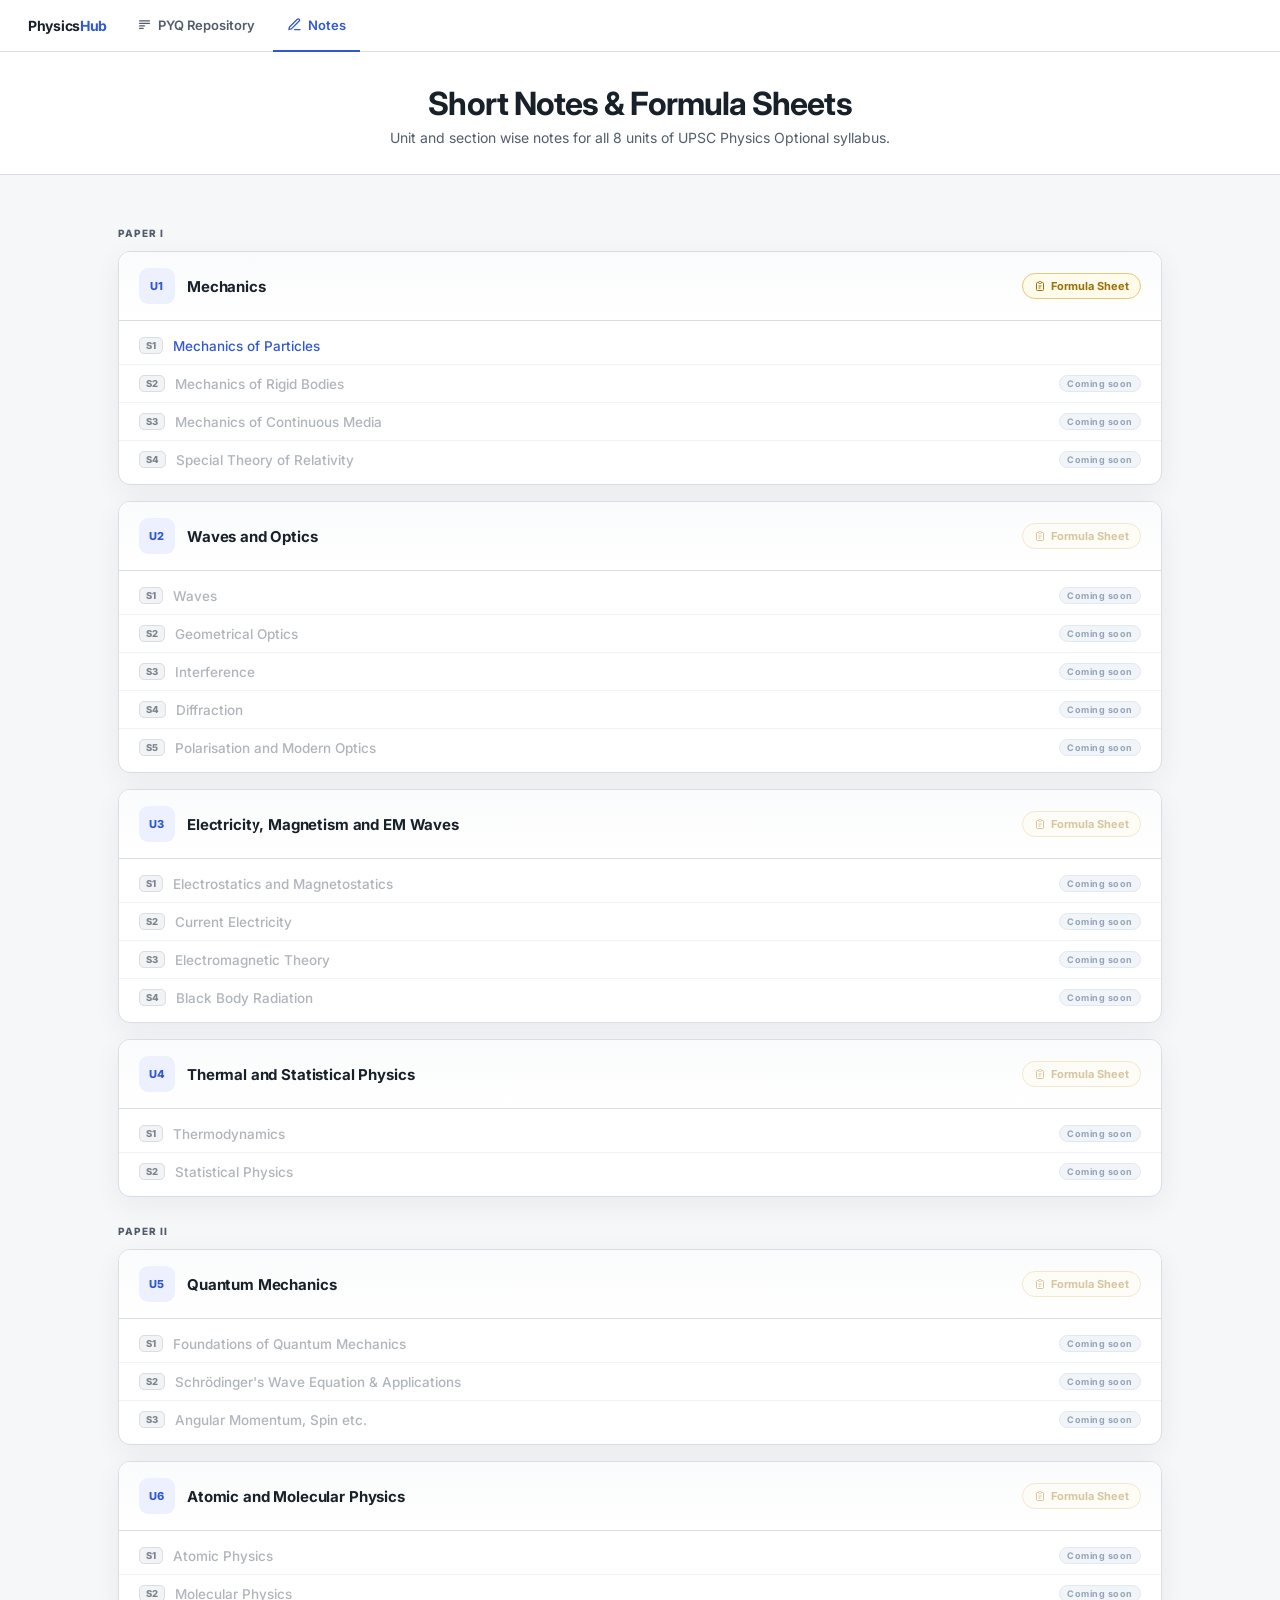
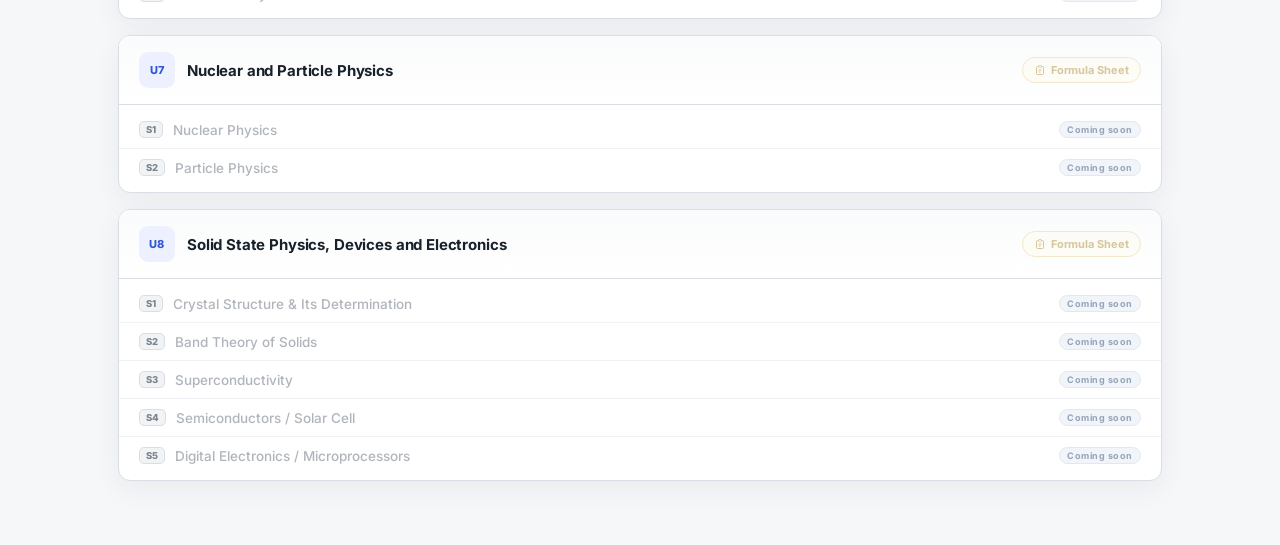
==== notes/index.html @ c7ec4f90 "feat: add interactive notes section with markdown viewer and unit 1 mechanics content" ====
<!doctype html>
<html lang="en">
<head>
  <meta charset="utf-8">
  <meta name="viewport" content="width=device-width, initial-scale=1">
  <meta name="description" content="UPSC Physics Optional — Short Notes and Formula Sheets for all 8 units">
  <title>Physics Notes | PhysicsHub</title>
  <link rel="icon" type="image/jpeg" href="../assets/favicon.jpg">
  <link rel="stylesheet" href="./notes.css">
</head>
<body>

  <!-- ── Site Nav ─────────────────────────────────────────────────────── -->
  <nav class="site-nav" aria-label="Site navigation">
    <a class="site-nav-brand" href="../index.html">Physics<span>Hub</span></a>
    <a class="nav-tab" href="../index.html" id="tabPyq">
      <svg viewBox="0 0 24 24" aria-hidden="true"><path d="M4 6h16M4 10h16M4 14h8M4 18h6"/></svg>
      PYQ Repository
    </a>
    <a class="nav-tab active" href="./index.html" id="tabNotes" aria-current="page">
      <svg viewBox="0 0 24 24" aria-hidden="true"><path d="M12 20h9M16.5 3.5a2.121 2.121 0 0 1 3 3L7 19l-4 1 1-4L16.5 3.5z"/></svg>
      Notes
    </a>
  </nav>

  <!-- ── Page Header ──────────────────────────────────────────────────── -->
  <header class="notes-index-header">
    <h1>Short Notes &amp; Formula Sheets</h1>
    <p>Unit and section wise notes for all 8 units of UPSC Physics Optional syllabus.</p>
  </header>

  <!-- ── Notes Grid (populated by notes-index.js) ─────────────────────── -->
  <main class="notes-grid" id="notesGrid" aria-label="Notes index">
    <!-- Unit cards rendered by JS -->
    <div class="prose-loading">
      <div class="prose-spinner"></div>
      <span>Loading notes index…</span>
    </div>
  </main>

  <script src="./notes-index.js"></script>
</body>
</html>
---- notes/notes.css ----
@import url('https://fonts.googleapis.com/css2?family=Inter:wght@400;500;600;700&family=Source+Serif+4:opsz,wght@8..60,400;8..60,450;8..60,500&display=swap');

/* ─── Design tokens (mirrors main site) ──────────────────────────────────── */
:root {
  --bg:           #f6f7f9;
  --surface:      #fff;
  --surface-2:    #f1f3f5;
  --text:         #18202a;
  --muted:        #525d6b;
  --line:         #d8dee4;
  --accent:       #3157d5;
  --accent-soft:  #edf1ff;
  --shadow:       0 8px 28px rgba(20,30,45,.06);
  --radius:       12px;
  --prose-width:  740px;
}

/* ─── Reset ──────────────────────────────────────────────────────────────── */
*, *::before, *::after { box-sizing: border-box; }
[hidden] { display: none !important; }
html { scroll-behavior: smooth; }
body {
  margin: 0;
  background: var(--bg);
  color: var(--text);
  font-family: Inter, system-ui, -apple-system, Segoe UI, sans-serif;
}

/* ─── Site nav bar (shared with index.html) ──────────────────────────────── */
.site-nav {
  background: var(--surface);
  border-bottom: 1px solid var(--line);
  display: flex;
  align-items: center;
  padding: 0 28px;
  gap: 4px;
  height: 52px;
}
.site-nav-brand {
  font-size: 14px;
  font-weight: 700;
  color: var(--text);
  text-decoration: none;
  letter-spacing: -.02em;
  margin-right: 12px;
  white-space: nowrap;
}
.site-nav-brand span { color: var(--accent); }
.nav-tab {
  display: inline-flex;
  align-items: center;
  gap: 6px;
  height: 52px;
  padding: 0 14px;
  border: none;
  background: transparent;
  color: var(--muted);
  font: inherit;
  font-size: 13px;
  font-weight: 600;
  cursor: pointer;
  text-decoration: none;
  border-bottom: 2px solid transparent;
  transition: color .15s, border-color .15s;
  white-space: nowrap;
}
.nav-tab:hover { color: var(--text); border-bottom-color: var(--line); }
.nav-tab.active { color: var(--accent); border-bottom-color: var(--accent); }
.nav-tab svg { width: 15px; height: 15px; fill: none; stroke: currentColor; stroke-width: 2; stroke-linecap: round; stroke-linejoin: round; }

/* ─── Index page ─────────────────────────────────────────────────────────── */
.notes-index-header {
  background: var(--surface);
  border-bottom: 1px solid var(--line);
  padding: 32px 28px 28px;
  text-align: center;
}
.notes-index-header h1 {
  font-size: clamp(22px, 3vw, 32px);
  letter-spacing: -.03em;
  margin: 0 0 6px;
}
.notes-index-header p {
  color: var(--muted);
  font-size: 14px;
  margin: 0;
}
.paper-label {
  display: block;
  font-size: 10px;
  text-transform: uppercase;
  letter-spacing: .1em;
  font-weight: 800;
  color: var(--muted);
  margin: 28px 0 12px;
}
.notes-grid {
  max-width: 1100px;
  margin: 0 auto;
  padding: 24px 28px 48px;
}
.unit-card {
  background: var(--surface);
  border: 1px solid var(--line);
  border-radius: var(--radius);
  box-shadow: var(--shadow);
  margin-bottom: 16px;
  overflow: hidden;
}
.unit-card-head {
  display: flex;
  align-items: center;
  gap: 12px;
  padding: 16px 20px;
  background: linear-gradient(180deg, #fafbfc, var(--surface));
  border-bottom: 1px solid var(--line);
}
.unit-badge {
  display: inline-flex;
  align-items: center;
  justify-content: center;
  min-width: 36px;
  height: 36px;
  border-radius: 9px;
  background: var(--accent-soft);
  color: var(--accent);
  font-size: 11px;
  font-weight: 800;
  letter-spacing: .02em;
  flex-shrink: 0;
}
.unit-card-head h2 {
  font-size: 15px;
  font-weight: 700;
  letter-spacing: -.01em;
  margin: 0;
  flex: 1;
}
.unit-formula-link {
  display: inline-flex;
  align-items: center;
  gap: 5px;
  padding: 5px 11px;
  border-radius: 999px;
  font-size: 11px;
  font-weight: 700;
  text-decoration: none;
  transition: all .15s;
  white-space: nowrap;
  border: 1px solid #e5c87a;
  background: #fffbea;
  color: #9a6f0a;
}
.unit-formula-link:hover { background: #fef3c0; border-color: #d4a017; color: #7a5500; }
.unit-formula-link svg { width: 12px; height: 12px; fill: none; stroke: currentColor; stroke-width: 2; }
.unit-formula-link.disabled, a.disabled {
  pointer-events: none;
  opacity: .38;
  cursor: default;
}
.unit-sections {
  display: flex;
  flex-direction: column;
  padding: 6px 0;
}
.section-row {
  display: flex;
  align-items: center;
  gap: 10px;
  padding: 10px 20px;
  border-bottom: 1px solid #f0f2f5;
  transition: background .12s;
}
.section-row:last-child { border-bottom: none; }
.section-row:hover:not(.disabled-row) { background: #f8f9fb; }
.section-code-badge {
  font-size: 9.5px;
  font-weight: 800;
  color: #7b848e;
  background: var(--surface-2);
  border: 1px solid var(--line);
  border-radius: 5px;
  padding: 2px 6px;
  flex-shrink: 0;
}
.section-link {
  flex: 1;
  font-size: 13.5px;
  font-weight: 500;
  color: var(--accent);
  text-decoration: none;
  transition: color .12s;
}
.section-link:hover { color: #1e3aaa; text-decoration: underline; }
.section-link.disabled-link {
  pointer-events: none;
  color: var(--muted);
  opacity: .45;
}
.coming-soon-chip {
  font-size: 9px;
  font-weight: 700;
  letter-spacing: .06em;
  color: #94a3b8;
  background: #f1f5f9;
  border: 1px solid #e2e8f0;
  border-radius: 999px;
  padding: 2px 7px;
  white-space: nowrap;
}

/* ─── Viewer page ─────────────────────────────────────────────────────────── */
.viewer-layout {
  max-width: 1100px;
  margin: 0 auto;
  padding: 28px 28px 64px;
  display: grid;
  grid-template-columns: var(--prose-width) 1fr;
  gap: 32px;
  align-items: start;
}
.viewer-main { min-width: 0; }

/* Breadcrumb */
.breadcrumb {
  display: flex;
  align-items: center;
  gap: 6px;
  font-size: 12px;
  color: var(--muted);
  margin-bottom: 20px;
  flex-wrap: wrap;
}
.breadcrumb a { color: var(--accent); text-decoration: none; font-weight: 600; }
.breadcrumb a:hover { text-decoration: underline; }
.breadcrumb-sep { color: #aab0b8; font-size: 11px; }

/* Prose content card */
.prose-card {
  background: var(--surface);
  border: 1px solid var(--line);
  border-radius: var(--radius);
  box-shadow: var(--shadow);
  padding: 36px 44px;
}

/* Prose typography */
.prose {
  font-family: 'Source Serif 4', Georgia, serif;
  font-size: 16px;
  line-height: 1.75;
  color: var(--text);
}
.prose h1 { font-size: 24px; letter-spacing: -.03em; margin: 0 0 4px; line-height: 1.2; }
.prose h2 { font-size: 18px; font-weight: 700; letter-spacing: -.02em; margin: 2em 0 .6em; border-bottom: 1px solid var(--line); padding-bottom: .3em; }
.prose h3 { font-size: 15px; font-weight: 700; margin: 1.5em 0 .4em; }
.prose p  { margin: .3em 0 .85em; }
.prose ul, .prose ol { margin: .4em 0 .85em; padding-left: 1.5em; }
.prose li { margin: .25em 0; }
.prose strong { font-weight: 700; color: #1a2536; }
.prose em { font-style: italic; }
.prose code {
  font-family: 'JetBrains Mono', 'Fira Code', monospace;
  font-size: .87em;
  background: var(--surface-2);
  border: 1px solid var(--line);
  border-radius: 4px;
  padding: .1em .4em;
}
.prose pre { background: #1e2533; border-radius: 9px; padding: 18px 22px; overflow-x: auto; margin: 1em 0 1.2em; }
.prose pre code { background: none; border: none; color: #e2e8f0; font-size: .9em; padding: 0; }
.prose blockquote { margin: 1em 0; padding: .6em 1em; border-left: 3px solid var(--accent); background: var(--accent-soft); border-radius: 0 8px 8px 0; color: #2e4090; font-style: normal; }
.prose hr { border: none; border-top: 1px solid var(--line); margin: 2em 0; }

/* Tables */
.prose table { width: 100%; border-collapse: collapse; margin: 1em 0 1.4em; font-size: 14.5px; font-family: Inter, system-ui, sans-serif; }
.prose th { background: #fafbfc; font-weight: 700; font-size: 11px; text-transform: uppercase; letter-spacing: .06em; color: #7b848e; padding: 9px 14px; border: 1px solid var(--line); text-align: left; }
.prose td { padding: 9px 14px; border: 1px solid var(--line); vertical-align: middle; }
.prose tr:nth-child(even) td { background: #fafbfc; }

/* KaTeX */
.prose .katex-display { overflow-x: auto; padding: .5em 0; margin: .8em 0 1em; }
.prose .katex { font-size: 1.05em; }

/* GitHub-style alert blockquotes */
.prose blockquote.alert-note    { border-left-color: #3b82f6; background: #eff6ff; color: #1e40af; }
.prose blockquote.alert-tip     { border-left-color: #22c55e; background: #f0fdf4; color: #166534; }
.prose blockquote.alert-important { border-left-color: #8b5cf6; background: #f5f3ff; color: #5b21b6; }
.prose blockquote.alert-warning { border-left-color: #f59e0b; background: #fffbeb; color: #92400e; }
.prose blockquote.alert-caution { border-left-color: #ef4444; background: #fef2f2; color: #991b1b; }

/* ─── Right sidebar ─────────────────────────────────────────────────────── */
.viewer-sidebar { position: sticky; top: 24px; }
.sidebar-card {
  background: var(--surface);
  border: 1px solid var(--line);
  border-radius: var(--radius);
  box-shadow: var(--shadow);
  overflow: hidden;
  margin-bottom: 14px;
}
.sidebar-head {
  padding: 11px 14px;
  background: #fafbfc;
  border-bottom: 1px solid var(--line);
  font-size: 10px;
  font-weight: 800;
  text-transform: uppercase;
  letter-spacing: .1em;
  color: var(--muted);
}
.sidebar-body { padding: 12px 14px; }

/* Print button in sidebar */
.print-note-btn {
  display: flex;
  align-items: center;
  justify-content: center;
  gap: 8px;
  width: 100%;
  padding: 10px 16px;
  border: none;
  border-radius: 9px;
  background: var(--accent);
  color: #fff;
  font: inherit;
  font-size: 13px;
  font-weight: 700;
  cursor: pointer;
  box-shadow: 0 3px 10px rgba(49,87,213,.2);
  transition: background .15s, transform .15s, box-shadow .15s;
}
.print-note-btn:hover { background: #2749b8; transform: translateY(-1px); box-shadow: 0 5px 14px rgba(49,87,213,.25); }
.print-note-btn:active { transform: translateY(0); }
.print-note-btn svg { width: 16px; height: 16px; fill: none; stroke: currentColor; stroke-width: 2; stroke-linecap: round; stroke-linejoin: round; }

/* Prev/Next nav */
.nav-prev-next {
  display: flex;
  flex-direction: column;
  gap: 6px;
  padding: 10px 14px;
}
.nav-note-btn {
  display: flex;
  align-items: center;
  gap: 7px;
  padding: 8px 11px;
  border: 1px solid var(--line);
  border-radius: 8px;
  background: #fff;
  color: var(--text);
  font: inherit;
  font-size: 12px;
  font-weight: 600;
  text-decoration: none;
  cursor: pointer;
  transition: all .15s;
}
.nav-note-btn:hover { border-color: var(--accent); color: var(--accent); background: var(--accent-soft); }
.nav-note-btn.disabled { pointer-events: none; opacity: .35; }
.nav-note-btn svg { width: 13px; height: 13px; fill: none; stroke: currentColor; stroke-width: 2.5; flex-shrink: 0; }
.nav-note-label { font-size: 9px; color: var(--muted); display: block; font-weight: 700; text-transform: uppercase; letter-spacing: .07em; margin-bottom: 1px; }

/* Loading / error states */
.prose-loading {
  display: flex;
  flex-direction: column;
  align-items: center;
  justify-content: center;
  gap: 14px;
  min-height: 300px;
  color: var(--muted);
  font-size: 14px;
}
.prose-spinner {
  width: 28px; height: 28px;
  border: 3px solid var(--line);
  border-top-color: var(--accent);
  border-radius: 50%;
  animation: spin .8s linear infinite;
}
@keyframes spin { to { transform: rotate(360deg); } }
.prose-error {
  padding: 24px;
  border: 1px solid #fecaca;
  border-radius: 9px;
  background: #fef2f2;
  color: #991b1b;
  font-size: 13px;
  text-align: center;
}

/* sr-only */
.sr-only { position: absolute; width: 1px; height: 1px; overflow: hidden; clip: rect(0,0,0,0); white-space: nowrap; }

/* ─── Responsive ─────────────────────────────────────────────────────────── */
@media (max-width: 900px) {
  .viewer-layout { grid-template-columns: 1fr; }
  .viewer-sidebar { position: static; }
  .nav-prev-next { flex-direction: row; flex-wrap: wrap; }
  .notes-grid { padding: 16px 14px 40px; }
  .prose-card { padding: 24px 20px; }
}
@media (max-width: 560px) {
  .site-nav { padding: 0 14px; }
  .notes-index-header { padding: 24px 14px 20px; }
  .viewer-layout { padding: 16px 12px 48px; }
  .prose { font-size: 15px; }
}

/* ─── Print styles ─────────────────────────────────────────────────────────
   Goal: print ONLY the prose content + equations on clean A4 paper.
   • Hide all nav, sidebar, breadcrumb, buttons.
   • Add a right margin (blank space + vertical bar separator).
   • Preserve KaTeX equations (they are inline SVG/HTML — print-safe).
   • Auto-set document title via @page.
─────────────────────────────────────────────────────────────────────────── */
@media print {
  @page {
    size: A4;
    /* Top/bottom generous; left normal; right wide for the margin bar */
    margin: 18mm 48mm 18mm 18mm;
  }

  /* Hide everything except the prose card */
  body > *:not(.viewer-layout) { display: none !important; }
  .site-nav,
  .breadcrumb,
  .viewer-sidebar { display: none !important; }
  .viewer-layout {
    display: block !important;
    max-width: 100%;
    padding: 0;
  }
  .prose-card {
    border: none !important;
    box-shadow: none !important;
    padding: 0 !important;
  }

  /* Right margin bar — a thin vertical rule printed in the wide right margin */
  .viewer-main::after {
    content: "";
    position: fixed;
    top: 0;
    bottom: 0;
    right: 14mm;   /* sits inside the 48mm right margin */
    width: 1px;
    background: #bbb;
  }

  /* Prose print tweaks */
  .prose {
    font-size: 11pt;
    line-height: 1.55;
    color: #111;
  }
  .prose h1 { font-size: 17pt; }
  .prose h2 { font-size: 13pt; border-bottom-color: #ccc; }
  .prose h3 { font-size: 11.5pt; }
  .prose table, .prose th, .prose td { border-color: #ccc !important; }
  .prose blockquote { border-left-color: #aaa !important; background: #f8f8f8 !important; color: #333 !important; }
  .prose pre { background: #f4f4f4 !important; }
  .prose pre code { color: #222 !important; }

  /* KaTeX in print: force display math to stay on page */
  .katex-display { page-break-inside: avoid; }

  /* Page break control */
  h2, h3 { page-break-after: avoid; }
  table, blockquote { page-break-inside: avoid; }
}
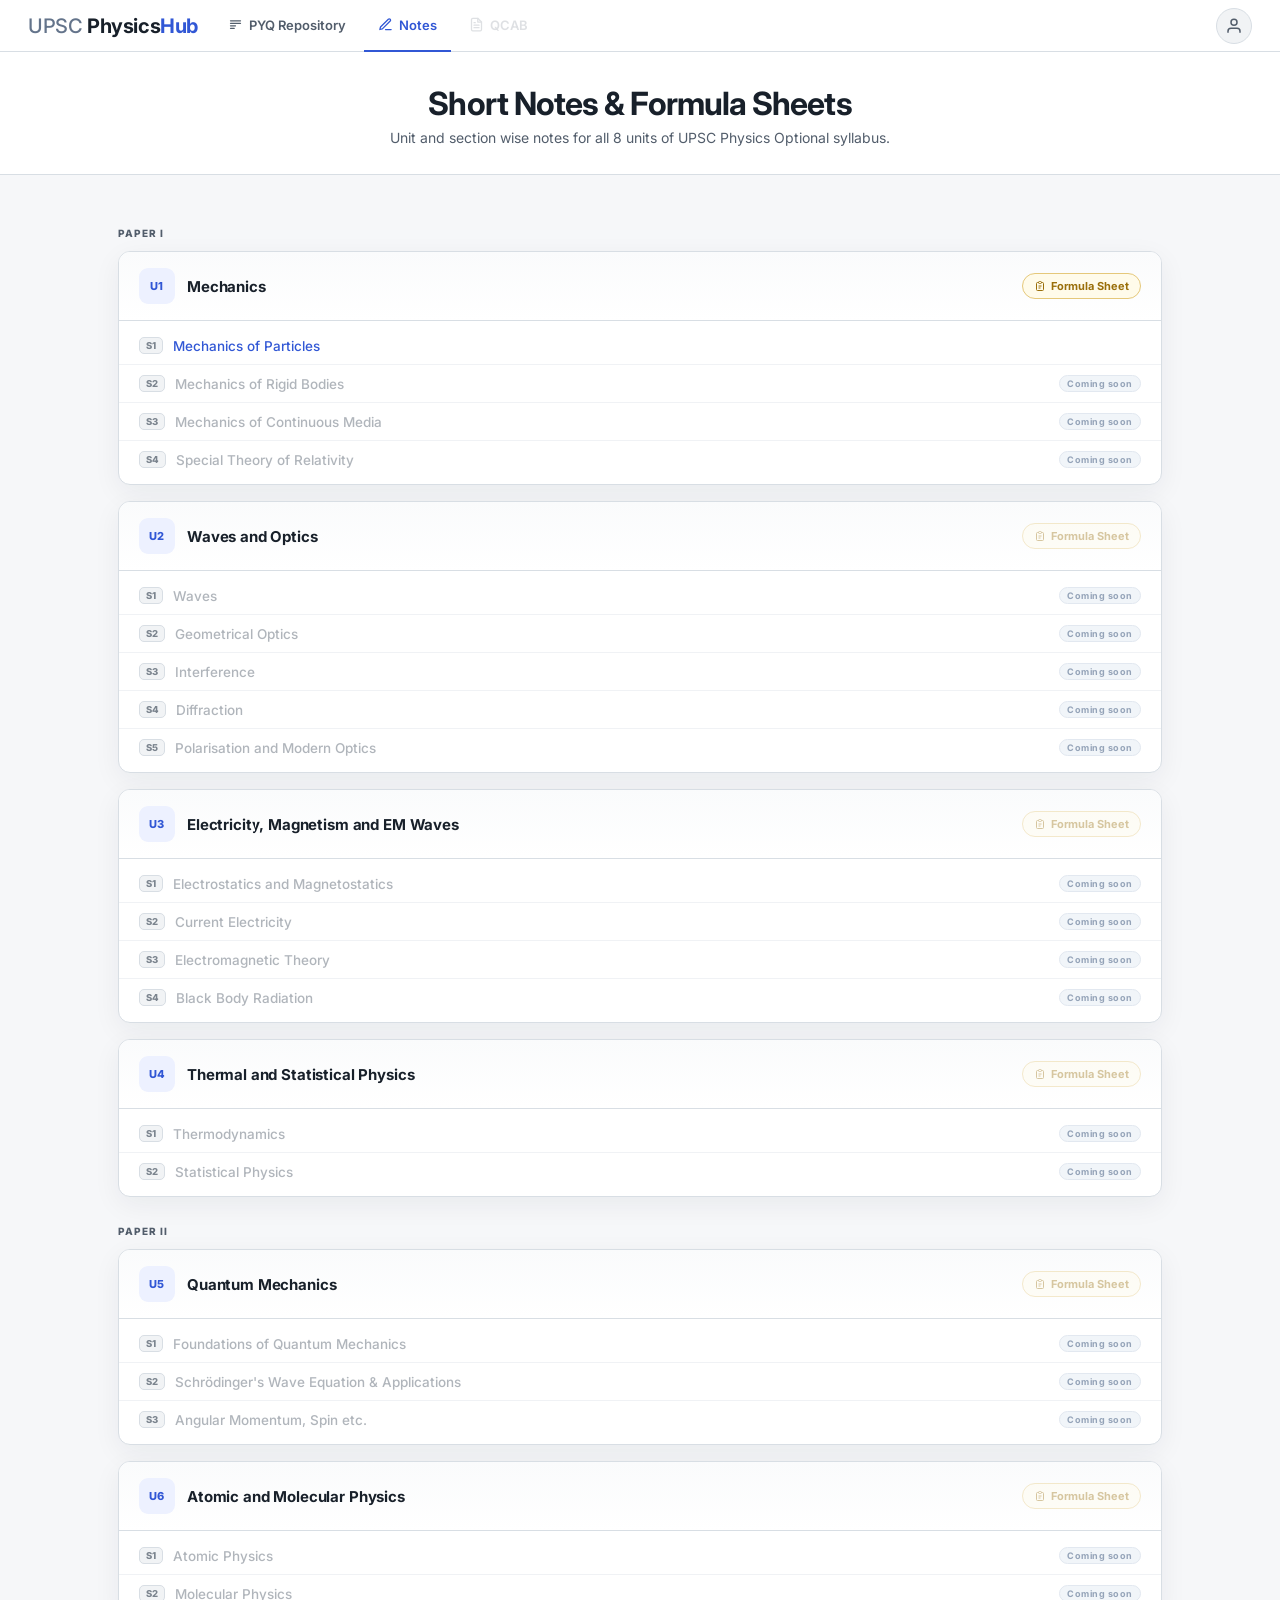
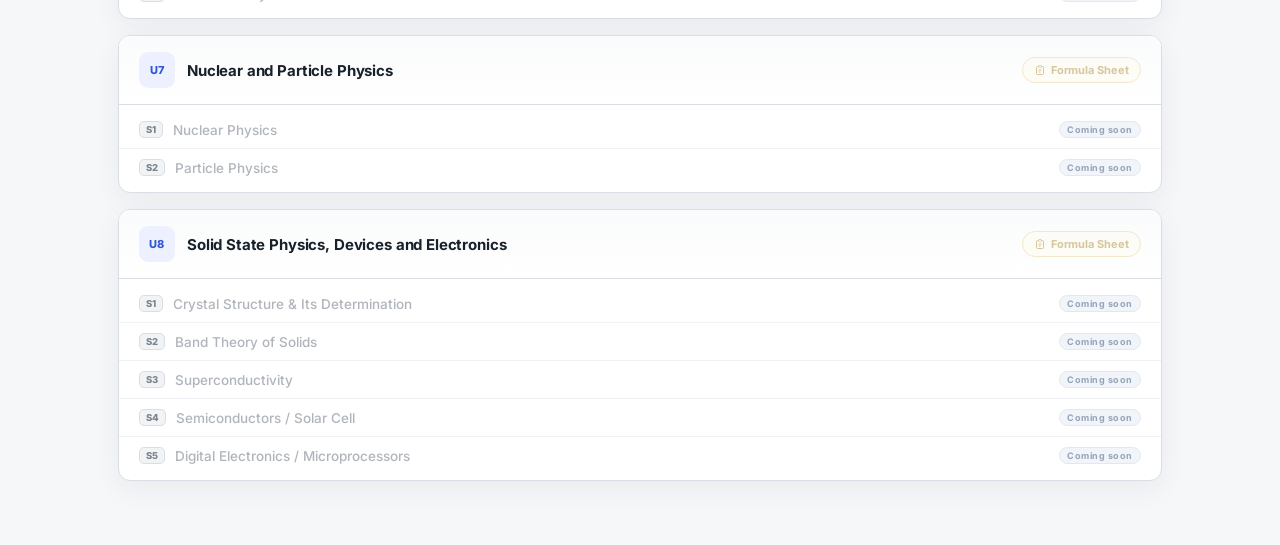
==== commit 92868284: "feat: add notes viewer, progress tracker, stylesheets, and repository processor script" ====
--- a/notes/index.html
+++ b/notes/index.html
@@ -11,17 +11,103 @@
 <body>
 
   <!-- ── Site Nav ─────────────────────────────────────────────────────── -->
+  <!-- ── Site Nav ──────────────────────────────────────────────────────── -->
   <nav class="site-nav" aria-label="Site navigation">
-    <a class="site-nav-brand" href="../index.html">Physics<span>Hub</span></a>
+    <button class="menu-toggle" id="mobileMenuBtn" aria-label="Toggle menu" aria-expanded="false">
+      <svg viewBox="0 0 24 24" aria-hidden="true"><path d="M4 12h16M4 6h16M4 18h16" stroke-linecap="round"/></svg>
+    </button>
+    <a class="site-nav-brand" href="../index.html"><span class="brand-prefix">UPSC </span>Physics<span class="brand-suffix">Hub</span></a>
+    
+    <div class="nav-links" id="navLinks">
+      <div class="nav-links-inner">
+    
     <a class="nav-tab" href="../index.html" id="tabPyq">
       <svg viewBox="0 0 24 24" aria-hidden="true"><path d="M4 6h16M4 10h16M4 14h8M4 18h6"/></svg>
       PYQ Repository
     </a>
+    
     <a class="nav-tab active" href="./index.html" id="tabNotes" aria-current="page">
       <svg viewBox="0 0 24 24" aria-hidden="true"><path d="M12 20h9M16.5 3.5a2.121 2.121 0 0 1 3 3L7 19l-4 1 1-4L16.5 3.5z"/></svg>
       Notes
     </a>
+    
+    <a class="nav-tab disabled" href="#" title="Coming Soon">
+      <svg viewBox="0 0 24 24" aria-hidden="true"><path d="M14 2H6a2 2 0 0 0-2 2v16a2 2 0 0 0 2 2h12a2 2 0 0 0 2-2V8z"></path><polyline points="14 2 14 8 20 8"></polyline><line x1="16" y1="13" x2="8" y2="13"></line><line x1="16" y1="17" x2="8" y2="17"></line><polyline points="10 9 9 9 8 9"></polyline></svg>
+      QCAB
+    </a>
+
+    <!-- User Menu -->
+    <div class="user-menu-container">
+      <button class="user-menu-btn" id="userMenuBtn" aria-expanded="false" aria-label="User menu">
+        <svg viewBox="0 0 24 24" aria-hidden="true"><path d="M20 21v-2a4 4 0 0 0-4-4H8a4 4 0 0 0-4 4v2"></path><circle cx="12" cy="7" r="4"></circle></svg>
+      </button>
+      <div class="user-dropdown" id="userDropdown">
+        <a class="user-dropdown-item" href="../tracker/index.html">
+          <svg viewBox="0 0 24 24" aria-hidden="true"><path d="M3 9l9-7 9 7v11a2 2 0 0 1-2 2H5a2 2 0 0 1-2-2z"></path><polyline points="9 22 9 12 15 12 15 22"></polyline></svg>
+          Tracking Dashboard
+        </a>
+        <a class="user-dropdown-item" href="../index.html#bookmarks">
+          <svg viewBox="0 0 24 24" aria-hidden="true"><path d="M19 21l-7-5-7 5V5a2 2 0 0 1 2-2h10a2 2 0 0 1 2 2z"></path></svg>
+          Bookmarks
+        </a>
+      </div>
+    </div>
+      </div>
+    </div>
   </nav>
+  <div class="nav-overlay" id="navOverlay"></div>
+
+  <script>
+    // User Menu UI logic
+    document.addEventListener('DOMContentLoaded', () => {
+      const btn = document.getElementById('userMenuBtn');
+      const dropdown = document.getElementById('userDropdown');
+      
+      if (btn && dropdown) {
+        btn.addEventListener('click', (e) => {
+          e.stopPropagation();
+          const expanded = btn.getAttribute('aria-expanded') === 'true';
+          btn.setAttribute('aria-expanded', !expanded);
+          dropdown.classList.toggle('show', !expanded);
+        });
+        
+        document.addEventListener('click', (e) => {
+          if (!btn.contains(e.target) && !dropdown.contains(e.target)) {
+            btn.setAttribute('aria-expanded', 'false');
+            dropdown.classList.remove('show');
+          }
+        });
+      }
+
+      // Mobile Menu Toggle
+      const mobileBtn = document.getElementById('mobileMenuBtn');
+      const navOverlay = document.getElementById('navOverlay');
+      if (mobileBtn && navOverlay) {
+        const toggleMenu = () => {
+          const isOpen = document.body.classList.contains('nav-open');
+          document.body.classList.toggle('nav-open', !isOpen);
+          mobileBtn.setAttribute('aria-expanded', !isOpen);
+        };
+        mobileBtn.addEventListener('click', toggleMenu);
+        navOverlay.addEventListener('click', toggleMenu);
+      }
+
+      // Scroll to Top Logic
+      const scrollTopBtn = document.getElementById('scrollTopBtn');
+      if (scrollTopBtn) {
+        window.addEventListener('scroll', () => {
+          if (window.scrollY > 100) {
+            scrollTopBtn.classList.add('show');
+          } else {
+            scrollTopBtn.classList.remove('show');
+          }
+        });
+        scrollTopBtn.addEventListener('click', () => {
+          window.scrollTo({ top: 0, behavior: 'smooth' });
+        });
+      }
+    });
+  </script>
 
   <!-- ── Page Header ──────────────────────────────────────────────────── -->
   <header class="notes-index-header">
@@ -38,6 +124,10 @@
     </div>
   </main>
 
+  <button class="scroll-top-btn" id="scrollTopBtn" aria-label="Scroll to top">
+    <svg viewBox="0 0 24 24"><path d="M18 15l-6-6-6 6"/></svg>
+  </button>
+
   <script src="./notes-index.js"></script>
 </body>
 </html>
--- a/notes/notes.css
+++ b/notes/notes.css
@@ -35,9 +35,10 @@
   padding: 0 28px;
   gap: 4px;
   height: 52px;
+  position: relative;
 }
 .site-nav-brand {
-  font-size: 14px;
+  font-size: 20px;
   font-weight: 700;
   color: var(--text);
   text-decoration: none;
@@ -45,7 +46,8 @@
   margin-right: 12px;
   white-space: nowrap;
 }
-.site-nav-brand span { color: var(--accent); }
+.site-nav-brand .brand-prefix { color: #64748b; font-weight: 500; }
+.site-nav-brand .brand-suffix { color: var(--accent); }
 .nav-tab {
   display: inline-flex;
   align-items: center;
@@ -66,7 +68,32 @@
 }
 .nav-tab:hover { color: var(--text); border-bottom-color: var(--line); }
 .nav-tab.active { color: var(--accent); border-bottom-color: var(--accent); }
+.nav-tab.disabled { color: #aab0b8; cursor: not-allowed; pointer-events: none; }
 .nav-tab svg { width: 15px; height: 15px; fill: none; stroke: currentColor; stroke-width: 2; stroke-linecap: round; stroke-linejoin: round; }
+
+/* User Menu */
+.user-menu-container { margin-left: auto; position: relative; }
+.user-menu-btn {
+  display: inline-flex; align-items: center; justify-content: center;
+  width: 36px; height: 36px; border-radius: 50%; border: 1px solid var(--line);
+  background: var(--surface-2); color: var(--muted); cursor: pointer; transition: all .15s;
+}
+.user-menu-btn:hover, .user-menu-btn[aria-expanded="true"] { background: #e2e8f0; color: var(--text); border-color: #cbd5e1; }
+.user-menu-btn svg { width: 18px; height: 18px; fill: none; stroke: currentColor; stroke-width: 2; }
+.user-dropdown {
+  position: absolute; top: 100%; right: 0; margin-top: 8px; width: 220px;
+  background: var(--surface); border: 1px solid var(--line); border-radius: 8px;
+  box-shadow: var(--shadow); opacity: 0; visibility: hidden;
+  transform: translateY(-10px); transition: opacity .2s, transform .2s, visibility .2s; z-index: 100; padding: 8px 0;
+}
+.user-dropdown.show { opacity: 1; visibility: visible; transform: translateY(0); }
+.user-dropdown-item {
+  display: flex; align-items: center; gap: 10px; width: 100%; padding: 10px 16px;
+  border: none; background: none; text-align: left; font: inherit; font-size: 13px;
+  font-weight: 500; color: var(--text); cursor: pointer; text-decoration: none; transition: background .15s;
+}
+.user-dropdown-item:hover { background: var(--surface-2); }
+.user-dropdown-item svg { width: 16px; height: 16px; color: var(--muted); }
 
 /* ─── Index page ─────────────────────────────────────────────────────────── */
 .notes-index-header {
@@ -232,7 +259,7 @@
   flex-wrap: wrap;
 }
 .breadcrumb a { color: var(--accent); text-decoration: none; font-weight: 600; }
-.breadcrumb a:hover { text-decoration: underline; }
+.breadcrumb a:hover { text-decoration: underline;  }
 .breadcrumb-sep { color: #aab0b8; font-size: 11px; }
 
 /* Prose content card */
@@ -471,3 +498,99 @@
   h2, h3 { page-break-after: avoid; }
   table, blockquote { page-break-inside: avoid; }
 }
+
+/* ─── Responsive Nav (Hamburger) ─────────────────────────────────────────── */
+.menu-toggle {
+  display: none;
+  background: transparent;
+  border: none;
+  padding: 8px;
+  margin-left: -8px;
+  margin-right: 8px;
+  cursor: pointer;
+  color: var(--text);
+}
+.menu-toggle svg { width: 24px; height: 24px; stroke: currentColor; stroke-width: 2; fill: none; }
+.nav-overlay {
+  display: none;
+  position: fixed; top: 0; left: 0; right: 0; bottom: 0;
+  background: rgba(0,0,0,0.5); z-index: 900;
+  opacity: 0; transition: opacity 0.3s;
+}
+
+@media (min-width: 769px) {
+  .nav-links { display: flex; flex: 1; justify-content: flex-start; align-items: center; }
+  .nav-links-inner { display: flex; flex: 1; align-items: center; gap: 4px; }
+}
+
+/* ─── Mobile Responsiveness ──────────────────────────────────────────────── */
+@media (max-width: 768px) {
+  .viewer-layout {
+    grid-template-columns: 1fr;
+    padding: 16px 14px 40px;
+  }
+  .viewer-sidebar {
+    position: static;
+    margin-top: 24px;
+    padding-left: 0;
+    border-left: none;
+    border-top: 1px solid var(--line);
+    padding-top: 24px;
+  }
+  .prose-card {
+    padding: 24px 20px;
+  }
+  .breadcrumb {
+    padding: 12px 20px;
+    font-size: 11px;
+  }
+  
+  .menu-toggle { display: block; }
+  .site-nav { padding: 0 16px; justify-content: flex-start; position: relative; }
+  .site-nav-brand { position: absolute; left: 50%; transform: translateX(-50%); margin: 0; padding: 0; }
+  .nav-links {
+    position: fixed; top: 0; left: 0; bottom: 0; width: 260px;
+    background: var(--surface); z-index: 1000;
+    box-shadow: 2px 0 12px rgba(0,0,0,0.1);
+    transform: translateX(-100%); transition: transform 0.3s ease;
+    display: flex; flex-direction: column;
+  }
+  .nav-links-inner {
+    display: flex; flex-direction: column; height: 100%;
+    padding: 24px 16px; gap: 8px;
+  }
+  .nav-tab {
+    height: 44px; justify-content: flex-start; border-bottom: none;
+    border-radius: 8px; padding: 0 12px;
+  }
+  .nav-tab.active { background: var(--surface-2); border: none; }
+  
+  .user-menu-container {
+    margin: auto 0 0 0;
+    width: 100%; border-top: 1px solid var(--line);
+    padding-top: 16px;
+  }
+  .user-dropdown {
+    position: static; box-shadow: none; border: none; width: 100%;
+    opacity: 1; visibility: visible; transform: none; padding: 0; margin-top: 12px;
+  }
+  .user-menu-btn { display: none; }
+  
+  body.nav-open { overflow: hidden; }
+  body.nav-open .nav-links { transform: translateX(0); }
+  body.nav-open .nav-overlay { display: block; opacity: 1; }
+}
+
+/* ─── Scroll to Top Button ───────────────────────────────────────────────── */
+.scroll-top-btn {
+  position: fixed; bottom: 24px; right: 24px;
+  width: 44px; height: 44px; border-radius: 50%;
+  background: var(--accent, #3157d5); color: #fff;
+  border: none; box-shadow: 0 4px 12px rgba(49,87,213,0.3);
+  cursor: pointer; display: flex; align-items: center; justify-content: center;
+  opacity: 0; visibility: hidden; transform: translateY(10px);
+  transition: all 0.3s ease; z-index: 900;
+}
+.scroll-top-btn.show { opacity: 1; visibility: visible; transform: translateY(0); }
+.scroll-top-btn:hover { background: #2749b8; transform: translateY(-2px); box-shadow: 0 6px 16px rgba(49,87,213,0.4); }
+.scroll-top-btn svg { width: 20px; height: 20px; fill: none; stroke: currentColor; stroke-width: 2.5; stroke-linecap: round; stroke-linejoin: round; }
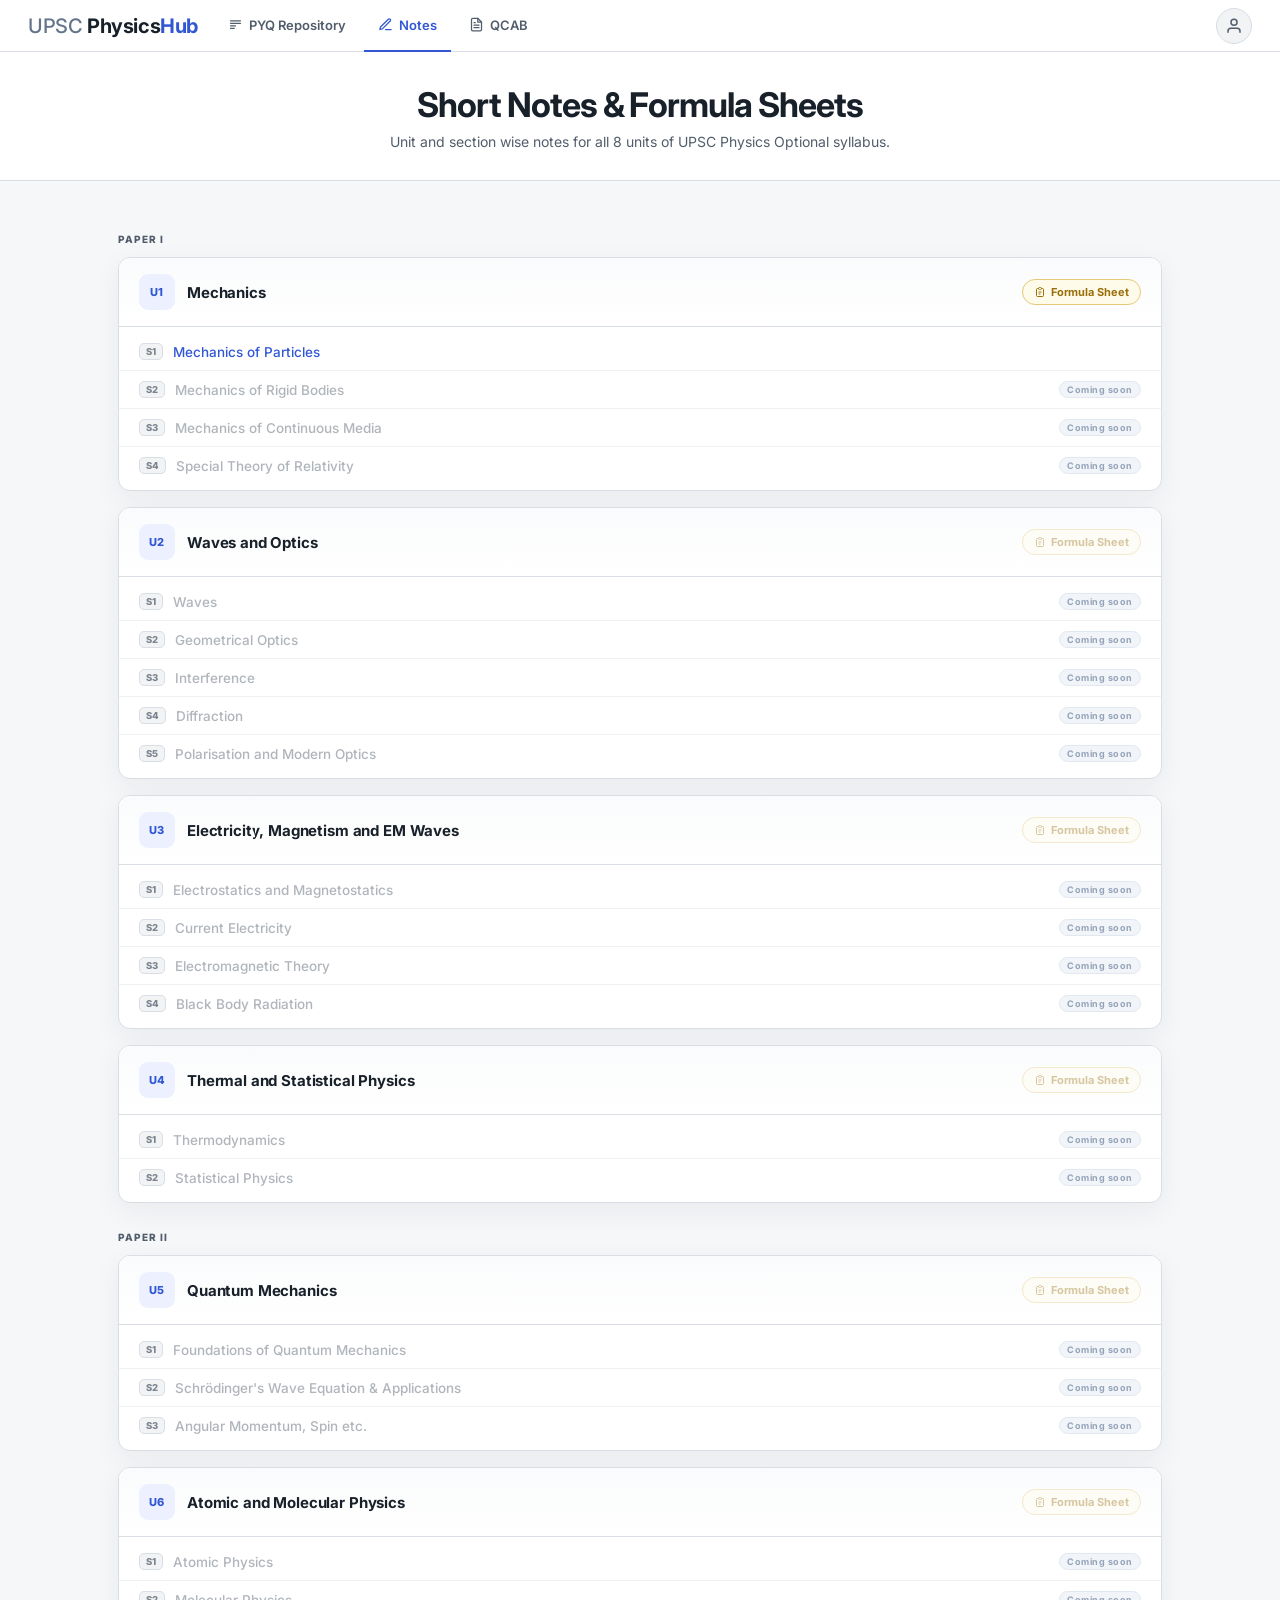
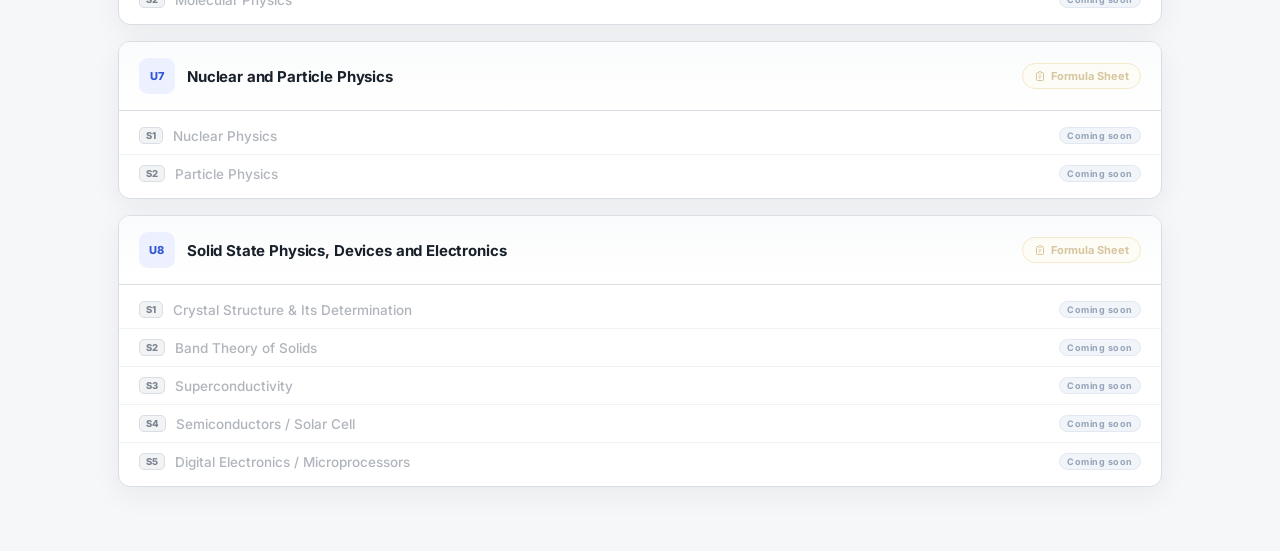
==== commit 1c1257be: "Implemented QCAB Genration feature" ====
--- a/notes/index.html
+++ b/notes/index.html
@@ -6,6 +6,7 @@
   <meta name="description" content="UPSC Physics Optional — Short Notes and Formula Sheets for all 8 units">
   <title>Physics Notes | PhysicsHub</title>
   <link rel="icon" type="image/jpeg" href="../assets/favicon.jpg">
+  <link rel="stylesheet" href="../assets/site.css">
   <link rel="stylesheet" href="./notes.css">
 </head>
 <body>
@@ -31,7 +32,7 @@
       Notes
     </a>
     
-    <a class="nav-tab disabled" href="#" title="Coming Soon">
+    <a class="nav-tab" href="../qcab/index.html" id="tabQcab">
       <svg viewBox="0 0 24 24" aria-hidden="true"><path d="M14 2H6a2 2 0 0 0-2 2v16a2 2 0 0 0 2 2h12a2 2 0 0 0 2-2V8z"></path><polyline points="14 2 14 8 20 8"></polyline><line x1="16" y1="13" x2="8" y2="13"></line><line x1="16" y1="17" x2="8" y2="17"></line><polyline points="10 9 9 9 8 9"></polyline></svg>
       QCAB
     </a>
@@ -46,7 +47,7 @@
           <svg viewBox="0 0 24 24" aria-hidden="true"><path d="M3 9l9-7 9 7v11a2 2 0 0 1-2 2H5a2 2 0 0 1-2-2z"></path><polyline points="9 22 9 12 15 12 15 22"></polyline></svg>
           Tracking Dashboard
         </a>
-        <a class="user-dropdown-item" href="../index.html#bookmarks">
+        <a class="user-dropdown-item" href="../index.html?bookmarks=1">
           <svg viewBox="0 0 24 24" aria-hidden="true"><path d="M19 21l-7-5-7 5V5a2 2 0 0 1 2-2h10a2 2 0 0 1 2 2z"></path></svg>
           Bookmarks
         </a>
@@ -56,64 +57,15 @@
     </div>
   </nav>
   <div class="nav-overlay" id="navOverlay"></div>
+  <script src="../assets/js/site.js"></script>
 
-  <script>
-    // User Menu UI logic
-    document.addEventListener('DOMContentLoaded', () => {
-      const btn = document.getElementById('userMenuBtn');
-      const dropdown = document.getElementById('userDropdown');
-      
-      if (btn && dropdown) {
-        btn.addEventListener('click', (e) => {
-          e.stopPropagation();
-          const expanded = btn.getAttribute('aria-expanded') === 'true';
-          btn.setAttribute('aria-expanded', !expanded);
-          dropdown.classList.toggle('show', !expanded);
-        });
-        
-        document.addEventListener('click', (e) => {
-          if (!btn.contains(e.target) && !dropdown.contains(e.target)) {
-            btn.setAttribute('aria-expanded', 'false');
-            dropdown.classList.remove('show');
-          }
-        });
-      }
 
-      // Mobile Menu Toggle
-      const mobileBtn = document.getElementById('mobileMenuBtn');
-      const navOverlay = document.getElementById('navOverlay');
-      if (mobileBtn && navOverlay) {
-        const toggleMenu = () => {
-          const isOpen = document.body.classList.contains('nav-open');
-          document.body.classList.toggle('nav-open', !isOpen);
-          mobileBtn.setAttribute('aria-expanded', !isOpen);
-        };
-        mobileBtn.addEventListener('click', toggleMenu);
-        navOverlay.addEventListener('click', toggleMenu);
-      }
-
-      // Scroll to Top Logic
-      const scrollTopBtn = document.getElementById('scrollTopBtn');
-      if (scrollTopBtn) {
-        window.addEventListener('scroll', () => {
-          if (window.scrollY > 100) {
-            scrollTopBtn.classList.add('show');
-          } else {
-            scrollTopBtn.classList.remove('show');
-          }
-        });
-        scrollTopBtn.addEventListener('click', () => {
-          window.scrollTo({ top: 0, behavior: 'smooth' });
-        });
-      }
-    });
-  </script>
 
   <!-- ── Page Header ──────────────────────────────────────────────────── -->
-  <header class="notes-index-header">
+  <header class="page-header"><div class="page-header-inner">
     <h1>Short Notes &amp; Formula Sheets</h1>
     <p>Unit and section wise notes for all 8 units of UPSC Physics Optional syllabus.</p>
-  </header>
+  </div></header>
 
   <!-- ── Notes Grid (populated by notes-index.js) ─────────────────────── -->
   <main class="notes-grid" id="notesGrid" aria-label="Notes index">
--- a/assets/site.css
+++ b/assets/site.css
@@ -0,0 +1,25 @@
+@import url('https://fonts.googleapis.com/css2?family=Inter:wght@400;500;600;700&family=Source+Serif+4:opsz,wght@8..60,450;8..60,500&display=swap');
+:root{--bg:#f6f7f9;--surface:#fff;--surface-2:#f1f3f5;--text:#18202a;--muted:#525d6b;--line:#d8dee4;--accent:#3157d5;--accent-soft:#edf1ff;--shadow:0 8px 28px rgba(20,30,45,.06);--radius:12px}
+*,*::before,*::after{box-sizing:border-box}[hidden]{display:none!important}html{scroll-behavior:smooth}body{margin:0;background:var(--bg);color:var(--text);font-family:Inter,system-ui,-apple-system,Segoe UI,sans-serif}
+/* PhysicsHub shared site shell — navigation, page headers and global utility UI. */
+.site-nav{background:var(--surface,#fff);border-bottom:1px solid var(--line,#d8dee4);display:flex;align-items:center;padding:0 28px;gap:4px;height:52px;position:relative;z-index:1100}
+.site-nav-brand{font-size:20px;font-weight:700;color:var(--text,#18202a);text-decoration:none;letter-spacing:-.02em;margin-right:12px;white-space:nowrap}
+.site-nav-brand .brand-prefix{color:#64748b;font-weight:500}.site-nav-brand .brand-suffix{color:var(--accent,#3157d5)}
+.nav-links{display:flex;flex:1;justify-content:flex-start;align-items:center}.nav-links-inner{display:flex;flex:1;align-items:center;gap:4px}
+.nav-tab{display:inline-flex;align-items:center;gap:6px;height:52px;padding:0 14px;border:none;background:transparent;color:var(--muted,#525d6b);font:inherit;font-size:13px;font-weight:600;cursor:pointer;text-decoration:none;border-bottom:2px solid transparent;transition:color .15s,border-color .15s;white-space:nowrap}
+.nav-tab:hover{color:var(--text,#18202a);border-bottom-color:var(--line,#d8dee4)}
+.nav-tab.active{color:var(--accent,#3157d5);border-bottom-color:var(--accent,#3157d5)}
+.nav-tab.disabled,.nav-tab[aria-disabled="true"]{color:#aab0b8;cursor:not-allowed;pointer-events:none}
+.nav-tab svg{width:15px;height:15px;fill:none;stroke:currentColor;stroke-width:2;stroke-linecap:round;stroke-linejoin:round}
+.user-menu-container{margin-left:auto;position:relative}.user-menu-btn{display:inline-flex;align-items:center;justify-content:center;width:36px;height:36px;border-radius:50%;border:1px solid var(--line,#d8dee4);background:var(--surface-2,#f1f3f5);color:var(--muted,#525d6b);cursor:pointer;transition:all .15s}
+.user-menu-btn:hover,.user-menu-btn[aria-expanded="true"]{background:#e2e8f0;color:var(--text,#18202a);border-color:#cbd5e1}.user-menu-btn svg{width:18px;height:18px;fill:none;stroke:currentColor;stroke-width:2}
+.user-dropdown{position:absolute;top:100%;right:0;margin-top:8px;width:220px;background:var(--surface,#fff);border:1px solid var(--line,#d8dee4);border-radius:8px;box-shadow:var(--shadow,0 8px 28px rgba(20,30,45,.06));opacity:0;visibility:hidden;transform:translateY(-10px);transition:opacity .2s,transform .2s,visibility .2s;z-index:1200;padding:8px 0}
+.user-dropdown.show{opacity:1;visibility:visible;transform:translateY(0)}.user-dropdown-item{display:flex;align-items:center;gap:10px;width:100%;padding:10px 16px;border:none;background:none;text-align:left;font:inherit;font-size:13px;font-weight:500;color:var(--text,#18202a);cursor:pointer;text-decoration:none;transition:background .15s}
+.user-dropdown-item:hover{background:var(--surface-2,#f1f3f5)}.user-dropdown-item svg{width:16px;height:16px;color:var(--muted,#525d6b)}
+.page-header{background:var(--surface,#fff);border-bottom:1px solid var(--line,#d8dee4);padding:34px 28px 28px;text-align:center}.page-header-inner{max-width:1280px;margin:auto}
+.page-header h1{font-size:clamp(24px,3vw,34px);line-height:1.1;margin:0 0 8px;letter-spacing:-.03em}.page-header p{margin:0;color:var(--muted,#525d6b);font-size:14px;line-height:1.5}
+.menu-toggle{display:none;background:transparent;border:none;padding:8px;margin-left:-8px;margin-right:8px;cursor:pointer;color:var(--text,#18202a)}.menu-toggle svg{width:24px;height:24px;stroke:currentColor;stroke-width:2;fill:none}
+.nav-overlay{display:none;position:fixed;inset:0;background:rgba(0,0,0,.5);z-index:1050;opacity:0;transition:opacity .3s}
+.scroll-top-btn{position:fixed;bottom:24px;right:24px;width:44px;height:44px;border-radius:50%;background:var(--accent,#3157d5);color:#fff;border:none;box-shadow:0 4px 12px rgba(49,87,213,.3);cursor:pointer;display:flex;align-items:center;justify-content:center;opacity:0;visibility:hidden;transform:translateY(10px);transition:all .3s ease;z-index:900}
+.scroll-top-btn.show{opacity:1;visibility:visible;transform:translateY(0)}.scroll-top-btn:hover{background:#2749b8;transform:translateY(-2px);box-shadow:0 6px 16px rgba(49,87,213,.4)}.scroll-top-btn svg{width:20px;height:20px;fill:none;stroke:currentColor;stroke-width:2.5;stroke-linecap:round;stroke-linejoin:round}
+@media(max-width:768px){.menu-toggle{display:block}.site-nav{padding:0 16px;justify-content:flex-start}.site-nav-brand{position:absolute;left:50%;transform:translateX(-50%);margin:0;padding:0}.nav-links{position:fixed;top:0;left:0;bottom:0;width:260px;background:var(--surface,#fff);z-index:1100;box-shadow:2px 0 12px rgba(0,0,0,.1);transform:translateX(-100%);transition:transform .3s ease;display:flex;flex-direction:column}.nav-links-inner{display:flex;flex-direction:column;height:100%;padding:24px 16px;gap:8px}.nav-tab{height:44px;justify-content:flex-start;border-bottom:none;border-radius:8px;padding:0 12px}.nav-tab.active{background:var(--surface-2,#f1f3f5);border:none}.user-menu-container{margin:auto 0 0;width:100%;border-top:1px solid var(--line,#d8dee4);padding-top:16px}.user-dropdown{position:static;box-shadow:none;border:none;width:100%;opacity:1;visibility:visible;transform:none;padding:0;margin-top:12px}.user-menu-btn{display:none}body.nav-open{overflow:hidden}body.nav-open .nav-links{transform:translateX(0)}body.nav-open .nav-overlay{display:block;opacity:1}.page-header{padding:28px 16px 24px}.page-header h1{font-size:clamp(22px,6vw,30px)}}
--- a/notes/notes.css
+++ b/notes/notes.css
@@ -1,117 +1,7 @@
-@import url('https://fonts.googleapis.com/css2?family=Inter:wght@400;500;600;700&family=Source+Serif+4:opsz,wght@8..60,400;8..60,450;8..60,500&display=swap');
-
-/* ─── Design tokens (mirrors main site) ──────────────────────────────────── */
-:root {
-  --bg:           #f6f7f9;
-  --surface:      #fff;
-  --surface-2:    #f1f3f5;
-  --text:         #18202a;
-  --muted:        #525d6b;
-  --line:         #d8dee4;
-  --accent:       #3157d5;
-  --accent-soft:  #edf1ff;
-  --shadow:       0 8px 28px rgba(20,30,45,.06);
-  --radius:       12px;
-  --prose-width:  740px;
-}
-
-/* ─── Reset ──────────────────────────────────────────────────────────────── */
-*, *::before, *::after { box-sizing: border-box; }
-[hidden] { display: none !important; }
-html { scroll-behavior: smooth; }
-body {
-  margin: 0;
-  background: var(--bg);
-  color: var(--text);
-  font-family: Inter, system-ui, -apple-system, Segoe UI, sans-serif;
-}
-
-/* ─── Site nav bar (shared with index.html) ──────────────────────────────── */
-.site-nav {
-  background: var(--surface);
-  border-bottom: 1px solid var(--line);
-  display: flex;
-  align-items: center;
-  padding: 0 28px;
-  gap: 4px;
-  height: 52px;
-  position: relative;
-}
-.site-nav-brand {
-  font-size: 20px;
-  font-weight: 700;
-  color: var(--text);
-  text-decoration: none;
-  letter-spacing: -.02em;
-  margin-right: 12px;
-  white-space: nowrap;
-}
-.site-nav-brand .brand-prefix { color: #64748b; font-weight: 500; }
-.site-nav-brand .brand-suffix { color: var(--accent); }
-.nav-tab {
-  display: inline-flex;
-  align-items: center;
-  gap: 6px;
-  height: 52px;
-  padding: 0 14px;
-  border: none;
-  background: transparent;
-  color: var(--muted);
-  font: inherit;
-  font-size: 13px;
-  font-weight: 600;
-  cursor: pointer;
-  text-decoration: none;
-  border-bottom: 2px solid transparent;
-  transition: color .15s, border-color .15s;
-  white-space: nowrap;
-}
-.nav-tab:hover { color: var(--text); border-bottom-color: var(--line); }
-.nav-tab.active { color: var(--accent); border-bottom-color: var(--accent); }
-.nav-tab.disabled { color: #aab0b8; cursor: not-allowed; pointer-events: none; }
-.nav-tab svg { width: 15px; height: 15px; fill: none; stroke: currentColor; stroke-width: 2; stroke-linecap: round; stroke-linejoin: round; }
-
-/* User Menu */
-.user-menu-container { margin-left: auto; position: relative; }
-.user-menu-btn {
-  display: inline-flex; align-items: center; justify-content: center;
-  width: 36px; height: 36px; border-radius: 50%; border: 1px solid var(--line);
-  background: var(--surface-2); color: var(--muted); cursor: pointer; transition: all .15s;
-}
-.user-menu-btn:hover, .user-menu-btn[aria-expanded="true"] { background: #e2e8f0; color: var(--text); border-color: #cbd5e1; }
-.user-menu-btn svg { width: 18px; height: 18px; fill: none; stroke: currentColor; stroke-width: 2; }
-.user-dropdown {
-  position: absolute; top: 100%; right: 0; margin-top: 8px; width: 220px;
-  background: var(--surface); border: 1px solid var(--line); border-radius: 8px;
-  box-shadow: var(--shadow); opacity: 0; visibility: hidden;
-  transform: translateY(-10px); transition: opacity .2s, transform .2s, visibility .2s; z-index: 100; padding: 8px 0;
-}
-.user-dropdown.show { opacity: 1; visibility: visible; transform: translateY(0); }
-.user-dropdown-item {
-  display: flex; align-items: center; gap: 10px; width: 100%; padding: 10px 16px;
-  border: none; background: none; text-align: left; font: inherit; font-size: 13px;
-  font-weight: 500; color: var(--text); cursor: pointer; text-decoration: none; transition: background .15s;
-}
-.user-dropdown-item:hover { background: var(--surface-2); }
-.user-dropdown-item svg { width: 16px; height: 16px; color: var(--muted); }
+:root { --prose-width: 740px; }
+
 
 /* ─── Index page ─────────────────────────────────────────────────────────── */
-.notes-index-header {
-  background: var(--surface);
-  border-bottom: 1px solid var(--line);
-  padding: 32px 28px 28px;
-  text-align: center;
-}
-.notes-index-header h1 {
-  font-size: clamp(22px, 3vw, 32px);
-  letter-spacing: -.03em;
-  margin: 0 0 6px;
-}
-.notes-index-header p {
-  color: var(--muted);
-  font-size: 14px;
-  margin: 0;
-}
 .paper-label {
   display: block;
   font-size: 10px;
@@ -430,8 +320,6 @@
   .prose-card { padding: 24px 20px; }
 }
 @media (max-width: 560px) {
-  .site-nav { padding: 0 14px; }
-  .notes-index-header { padding: 24px 14px 20px; }
   .viewer-layout { padding: 16px 12px 48px; }
   .prose { font-size: 15px; }
 }
@@ -498,99 +386,3 @@
   h2, h3 { page-break-after: avoid; }
   table, blockquote { page-break-inside: avoid; }
 }
-
-/* ─── Responsive Nav (Hamburger) ─────────────────────────────────────────── */
-.menu-toggle {
-  display: none;
-  background: transparent;
-  border: none;
-  padding: 8px;
-  margin-left: -8px;
-  margin-right: 8px;
-  cursor: pointer;
-  color: var(--text);
-}
-.menu-toggle svg { width: 24px; height: 24px; stroke: currentColor; stroke-width: 2; fill: none; }
-.nav-overlay {
-  display: none;
-  position: fixed; top: 0; left: 0; right: 0; bottom: 0;
-  background: rgba(0,0,0,0.5); z-index: 900;
-  opacity: 0; transition: opacity 0.3s;
-}
-
-@media (min-width: 769px) {
-  .nav-links { display: flex; flex: 1; justify-content: flex-start; align-items: center; }
-  .nav-links-inner { display: flex; flex: 1; align-items: center; gap: 4px; }
-}
-
-/* ─── Mobile Responsiveness ──────────────────────────────────────────────── */
-@media (max-width: 768px) {
-  .viewer-layout {
-    grid-template-columns: 1fr;
-    padding: 16px 14px 40px;
-  }
-  .viewer-sidebar {
-    position: static;
-    margin-top: 24px;
-    padding-left: 0;
-    border-left: none;
-    border-top: 1px solid var(--line);
-    padding-top: 24px;
-  }
-  .prose-card {
-    padding: 24px 20px;
-  }
-  .breadcrumb {
-    padding: 12px 20px;
-    font-size: 11px;
-  }
-  
-  .menu-toggle { display: block; }
-  .site-nav { padding: 0 16px; justify-content: flex-start; position: relative; }
-  .site-nav-brand { position: absolute; left: 50%; transform: translateX(-50%); margin: 0; padding: 0; }
-  .nav-links {
-    position: fixed; top: 0; left: 0; bottom: 0; width: 260px;
-    background: var(--surface); z-index: 1000;
-    box-shadow: 2px 0 12px rgba(0,0,0,0.1);
-    transform: translateX(-100%); transition: transform 0.3s ease;
-    display: flex; flex-direction: column;
-  }
-  .nav-links-inner {
-    display: flex; flex-direction: column; height: 100%;
-    padding: 24px 16px; gap: 8px;
-  }
-  .nav-tab {
-    height: 44px; justify-content: flex-start; border-bottom: none;
-    border-radius: 8px; padding: 0 12px;
-  }
-  .nav-tab.active { background: var(--surface-2); border: none; }
-  
-  .user-menu-container {
-    margin: auto 0 0 0;
-    width: 100%; border-top: 1px solid var(--line);
-    padding-top: 16px;
-  }
-  .user-dropdown {
-    position: static; box-shadow: none; border: none; width: 100%;
-    opacity: 1; visibility: visible; transform: none; padding: 0; margin-top: 12px;
-  }
-  .user-menu-btn { display: none; }
-  
-  body.nav-open { overflow: hidden; }
-  body.nav-open .nav-links { transform: translateX(0); }
-  body.nav-open .nav-overlay { display: block; opacity: 1; }
-}
-
-/* ─── Scroll to Top Button ───────────────────────────────────────────────── */
-.scroll-top-btn {
-  position: fixed; bottom: 24px; right: 24px;
-  width: 44px; height: 44px; border-radius: 50%;
-  background: var(--accent, #3157d5); color: #fff;
-  border: none; box-shadow: 0 4px 12px rgba(49,87,213,0.3);
-  cursor: pointer; display: flex; align-items: center; justify-content: center;
-  opacity: 0; visibility: hidden; transform: translateY(10px);
-  transition: all 0.3s ease; z-index: 900;
-}
-.scroll-top-btn.show { opacity: 1; visibility: visible; transform: translateY(0); }
-.scroll-top-btn:hover { background: #2749b8; transform: translateY(-2px); box-shadow: 0 6px 16px rgba(49,87,213,0.4); }
-.scroll-top-btn svg { width: 20px; height: 20px; fill: none; stroke: currentColor; stroke-width: 2.5; stroke-linecap: round; stroke-linejoin: round; }
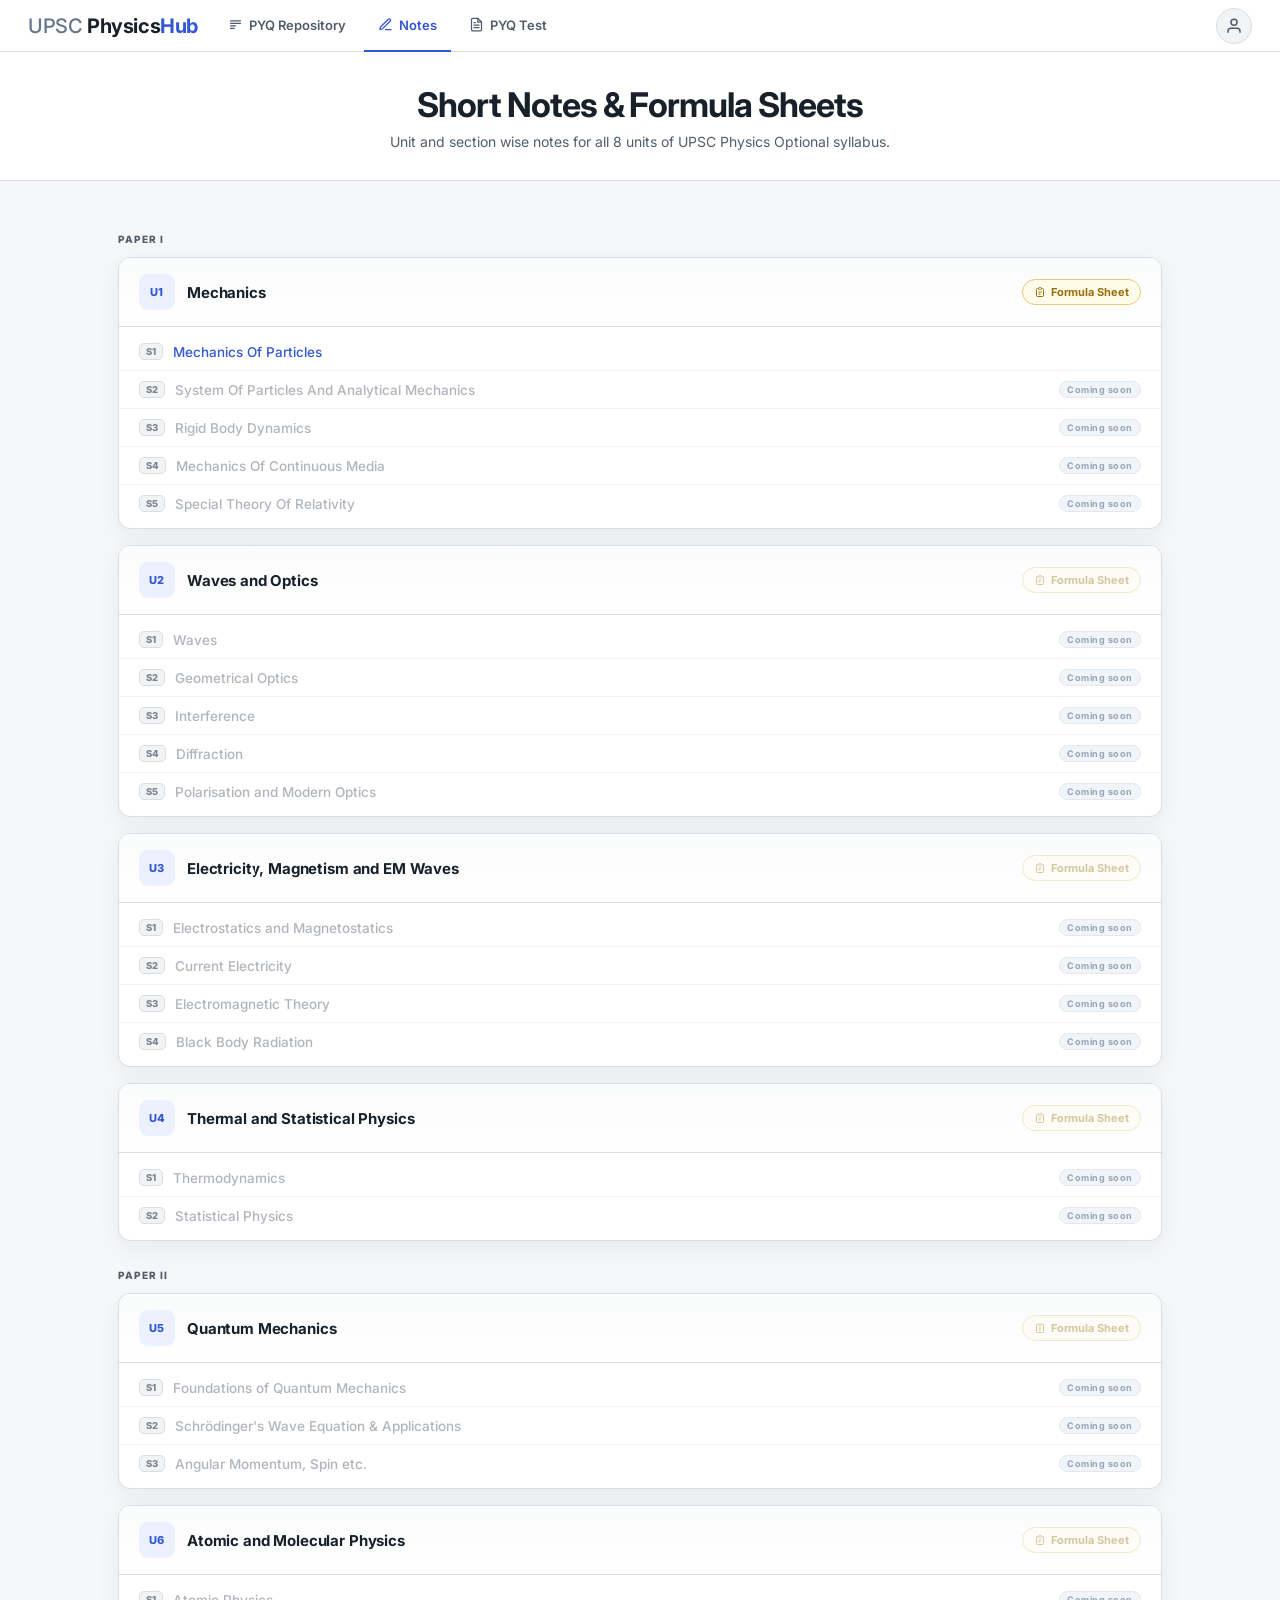
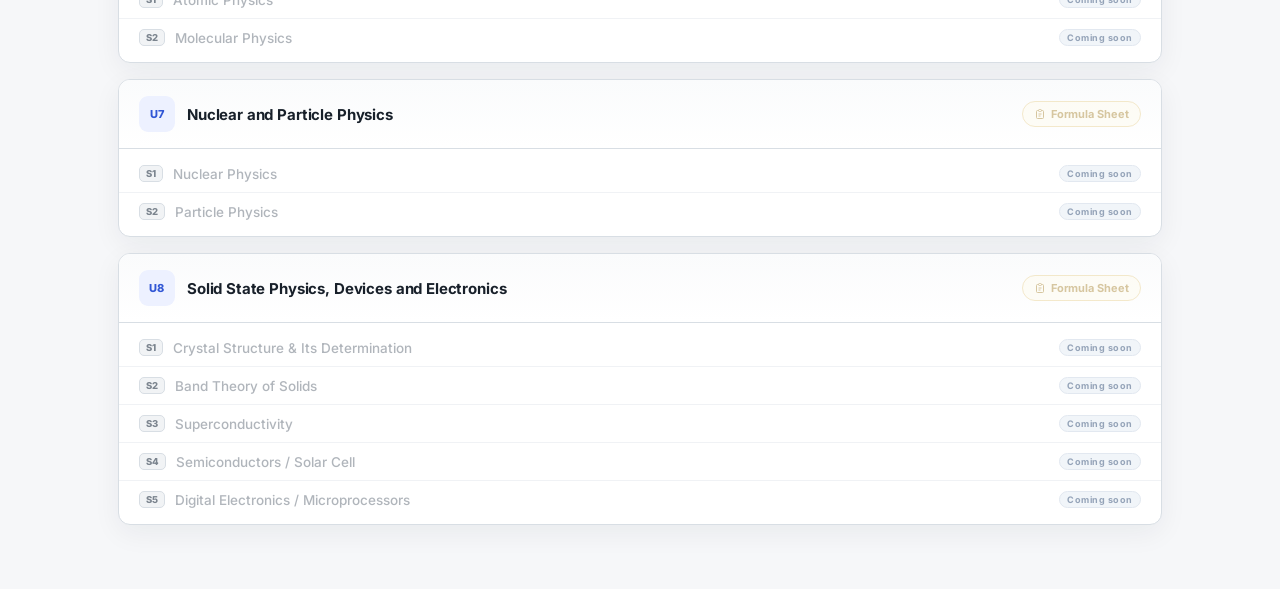
==== commit b8c5ee4c: "Major bug fixes - qcab genration, navbar consitency," ====
--- a/notes/index.html
+++ b/notes/index.html
@@ -34,7 +34,7 @@
     
     <a class="nav-tab" href="../qcab/index.html" id="tabQcab">
       <svg viewBox="0 0 24 24" aria-hidden="true"><path d="M14 2H6a2 2 0 0 0-2 2v16a2 2 0 0 0 2 2h12a2 2 0 0 0 2-2V8z"></path><polyline points="14 2 14 8 20 8"></polyline><line x1="16" y1="13" x2="8" y2="13"></line><line x1="16" y1="17" x2="8" y2="17"></line><polyline points="10 9 9 9 8 9"></polyline></svg>
-      QCAB
+      PYQ Test
     </a>
 
     <!-- User Menu -->
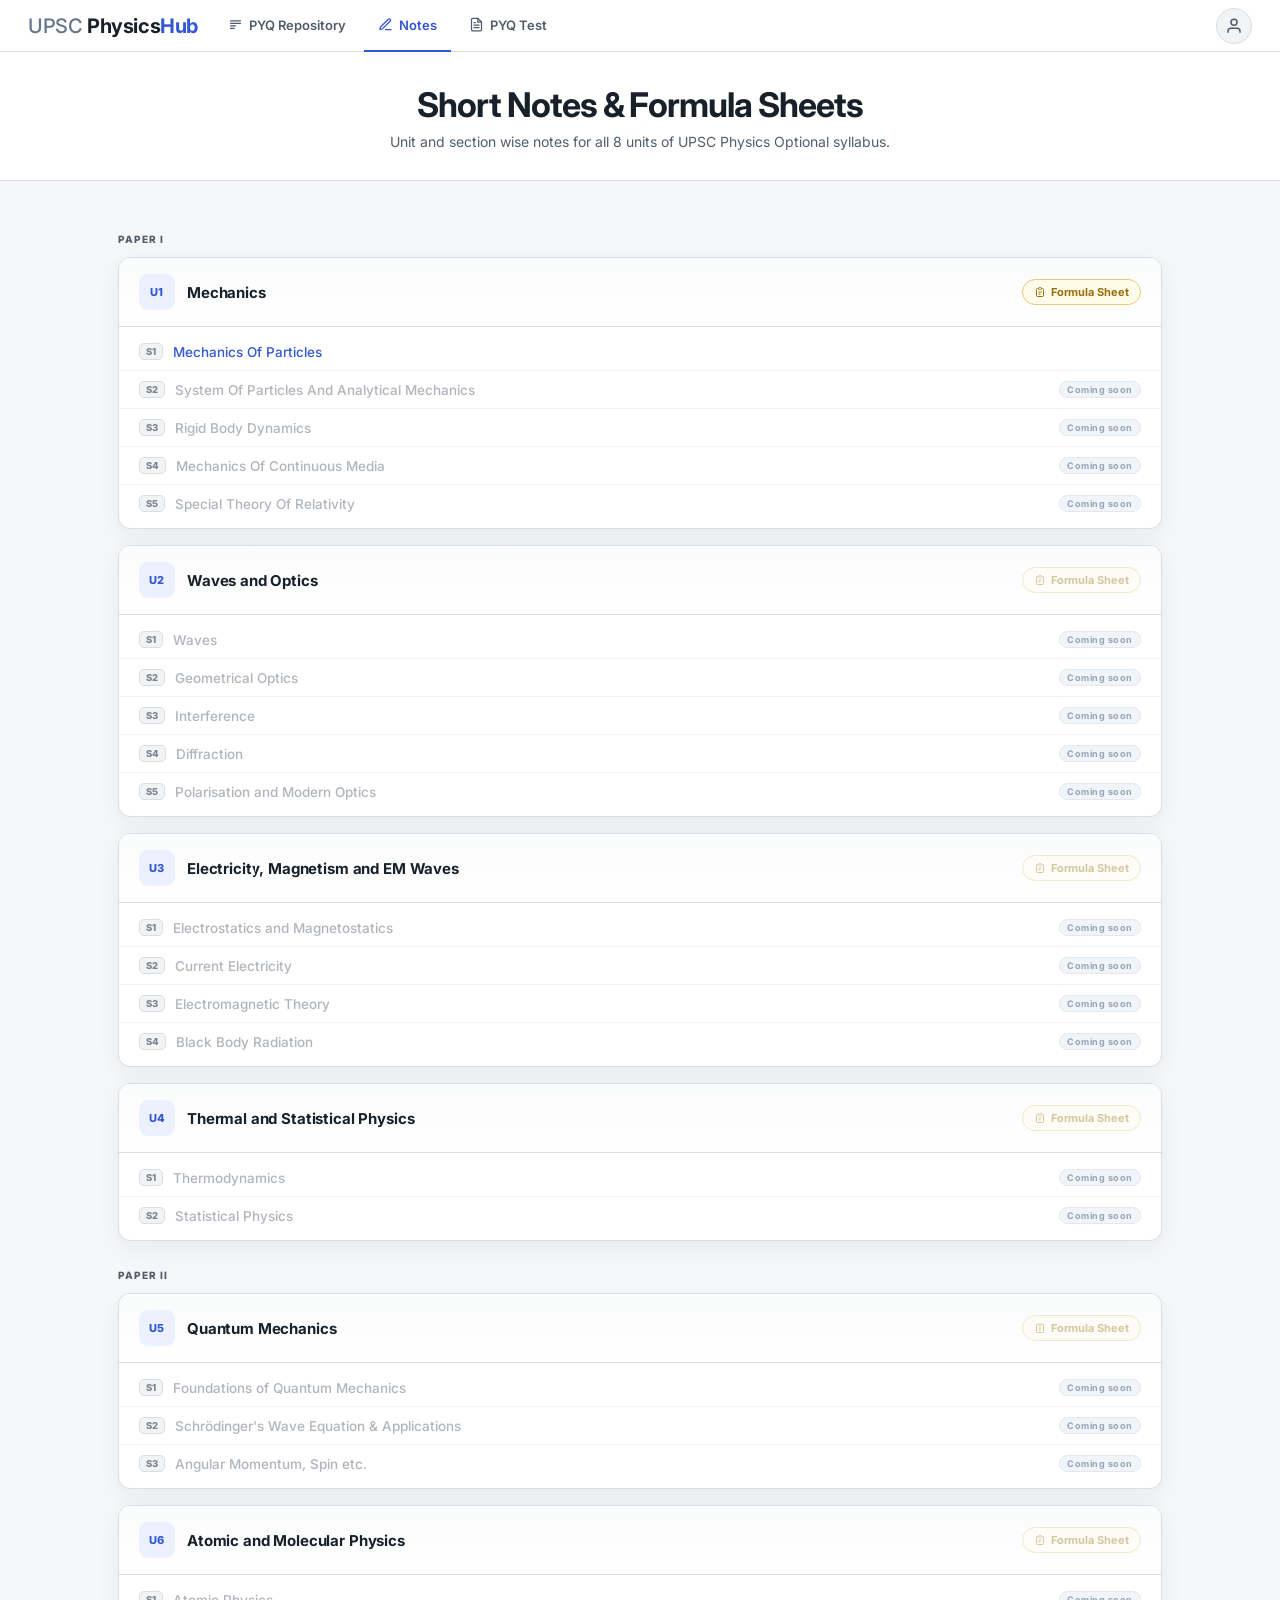
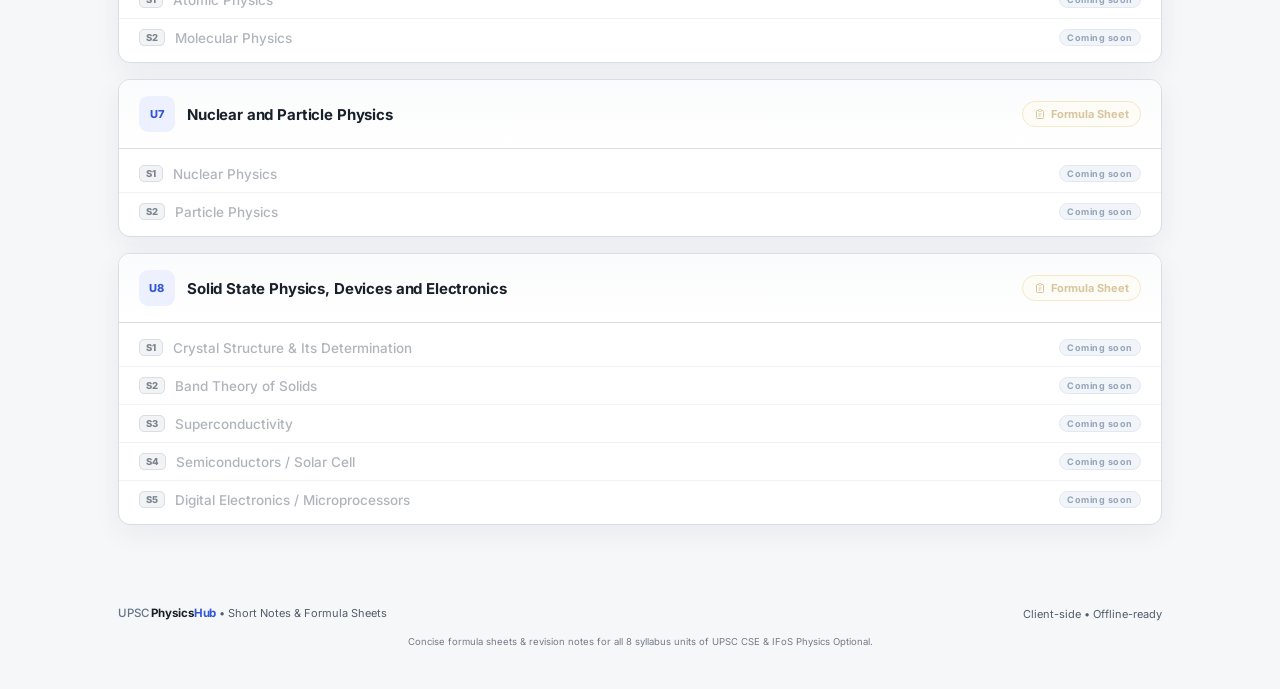
==== commit b254bdda: "Branding uniformalisation" ====
--- a/notes/index.html
+++ b/notes/index.html
@@ -4,7 +4,8 @@
   <meta charset="utf-8">
   <meta name="viewport" content="width=device-width, initial-scale=1">
   <meta name="description" content="UPSC Physics Optional — Short Notes and Formula Sheets for all 8 units">
-  <title>Physics Notes | PhysicsHub</title>
+  <title>Physics Notes | UPSC PhysicsHub</title>
+  <link rel="icon" type="image/svg+xml" href="../assets/favicon.svg">
   <link rel="icon" type="image/jpeg" href="../assets/favicon.jpg">
   <link rel="stylesheet" href="../assets/site.css">
   <link rel="stylesheet" href="./notes.css">
@@ -76,6 +77,18 @@
     </div>
   </main>
 
+  <footer class="site-footer">
+    <div style="display:flex;flex-direction:column;gap:12px;width:100%;">
+      <div class="footer-row" style="display:flex;justify-content:space-between;flex-wrap:wrap;gap:6px;">
+        <span><span class="brand-inline"><span class="brand-prefix">UPSC </span>Physics<span class="brand-suffix">Hub</span></span> • Short Notes &amp; Formula Sheets</span>
+        <span>Client-side • Offline-ready</span>
+      </div>
+      <div style="text-align:center;font-size:9.5px;opacity:0.8;">
+        Concise formula sheets &amp; revision notes for all 8 syllabus units of UPSC CSE &amp; IFoS Physics Optional.
+      </div>
+    </div>
+  </footer>
+
   <button class="scroll-top-btn" id="scrollTopBtn" aria-label="Scroll to top">
     <svg viewBox="0 0 24 24"><path d="M18 15l-6-6-6 6"/></svg>
   </button>
--- a/assets/site.css
+++ b/assets/site.css
@@ -1,10 +1,12 @@
 @import url('https://fonts.googleapis.com/css2?family=Inter:wght@400;500;600;700&family=Source+Serif+4:opsz,wght@8..60,450;8..60,500&display=swap');
 :root{--bg:#f6f7f9;--surface:#fff;--surface-2:#f1f3f5;--text:#18202a;--muted:#525d6b;--line:#d8dee4;--accent:#3157d5;--accent-soft:#edf1ff;--shadow:0 8px 28px rgba(20,30,45,.06);--radius:12px}
 *,*::before,*::after{box-sizing:border-box}[hidden]{display:none!important}html{scroll-behavior:smooth}body{margin:0;background:var(--bg);color:var(--text);font-family:Inter,system-ui,-apple-system,Segoe UI,sans-serif}
-/* PhysicsHub shared site shell — navigation, page headers and global utility UI. */
+/* UPSC PhysicsHub shared site shell — navigation, page headers and global utility UI. */
 .site-nav{background:var(--surface,#fff);border-bottom:1px solid var(--line,#d8dee4);display:flex;align-items:center;padding:0 28px;gap:4px;height:52px;position:relative;z-index:1100}
 .site-nav-brand{font-size:20px;font-weight:700;color:var(--text,#18202a);text-decoration:none;letter-spacing:-.02em;margin-right:12px;white-space:nowrap}
-.site-nav-brand .brand-prefix{color:#64748b;font-weight:500}.site-nav-brand .brand-suffix{color:var(--accent,#3157d5)}
+.site-nav-brand .brand-prefix, .brand-inline .brand-prefix{color:#64748b;font-weight:500}
+.site-nav-brand .brand-suffix, .brand-inline .brand-suffix{color:var(--accent,#3157d5);font-weight:700}
+.brand-inline{font-weight:700;color:var(--text,#18202a);letter-spacing:-.01em}
 .nav-links{display:flex;flex:1;justify-content:flex-start;align-items:center}.nav-links-inner{display:flex;flex:1;align-items:center;gap:4px}
 .nav-tab{display:inline-flex;align-items:center;gap:6px;height:52px;padding:0 14px;border:none;background:transparent;color:var(--muted,#525d6b);font:inherit;font-size:13px;font-weight:600;cursor:pointer;text-decoration:none;border-bottom:2px solid transparent;transition:color .15s,border-color .15s;white-space:nowrap}
 .nav-tab:hover{color:var(--text,#18202a);border-bottom-color:var(--line,#d8dee4)}
@@ -22,4 +24,7 @@
 .nav-overlay{display:none;position:fixed;inset:0;background:rgba(0,0,0,.5);z-index:1050;opacity:0;transition:opacity .3s}
 .scroll-top-btn{position:fixed;bottom:24px;right:24px;width:44px;height:44px;border-radius:50%;background:var(--accent,#3157d5);color:#fff;border:none;box-shadow:0 4px 12px rgba(49,87,213,.3);cursor:pointer;display:flex;align-items:center;justify-content:center;opacity:0;visibility:hidden;transform:translateY(10px);transition:all .3s ease;z-index:900}
 .scroll-top-btn.show{opacity:1;visibility:visible;transform:translateY(0)}.scroll-top-btn:hover{background:#2749b8;transform:translateY(-2px);box-shadow:0 6px 16px rgba(49,87,213,.4)}.scroll-top-btn svg{width:20px;height:20px;fill:none;stroke:currentColor;stroke-width:2.5;stroke-linecap:round;stroke-linejoin:round}
-@media(max-width:768px){.menu-toggle{display:block}.site-nav{padding:0 16px;justify-content:flex-start}.site-nav-brand{position:absolute;left:50%;transform:translateX(-50%);margin:0;padding:0}.nav-links{position:fixed;top:0;left:0;bottom:0;width:260px;background:var(--surface,#fff);z-index:1100;box-shadow:2px 0 12px rgba(0,0,0,.1);transform:translateX(-100%);transition:transform .3s ease;display:flex;flex-direction:column}.nav-links-inner{display:flex;flex-direction:column;height:100%;padding:24px 16px;gap:8px}.nav-tab{height:44px;justify-content:flex-start;border-bottom:none;border-radius:8px;padding:0 12px}.nav-tab.active{background:var(--surface-2,#f1f3f5);border:none}.user-menu-container{margin:auto 0 0;width:100%;border-top:1px solid var(--line,#d8dee4);padding-top:16px}.user-dropdown{position:static;box-shadow:none;border:none;width:100%;opacity:1;visibility:visible;transform:none;padding:0;margin-top:12px}.user-menu-btn{display:none}body.nav-open{overflow:hidden}body.nav-open .nav-links{transform:translateX(0)}body.nav-open .nav-overlay{display:block;opacity:1}.page-header{padding:28px 16px 24px}.page-header h1{font-size:clamp(22px,6vw,30px)}}
+.site-footer{max-width:1280px;margin:0 auto;padding:0 28px 32px;color:var(--muted,#525d6b);font-size:11px;line-height:1.5}
+.site-footer .footer-row{display:flex;justify-content:space-between;align-items:center;flex-wrap:wrap;gap:8px}
+.site-footer .brand-inline{font-size:11.5px}
+@media(max-width:768px){.menu-toggle{display:block}.site-nav{padding:0 16px;justify-content:flex-start}.site-nav-brand{position:absolute;left:50%;transform:translateX(-50%);margin:0;padding:0}.nav-links{position:fixed;top:0;left:0;bottom:0;width:260px;background:var(--surface,#fff);z-index:1100;box-shadow:2px 0 12px rgba(0,0,0,.1);transform:translateX(-100%);transition:transform .3s ease;display:flex;flex-direction:column}.nav-links-inner{display:flex;flex-direction:column;height:100%;padding:24px 16px;gap:8px}.nav-tab{height:44px;justify-content:flex-start;border-bottom:none;border-radius:8px;padding:0 12px}.nav-tab.active{background:var(--surface-2,#f1f3f5);border:none}.user-menu-container{margin:auto 0 0;width:100%;border-top:1px solid var(--line,#d8dee4);padding-top:16px}.user-dropdown{position:static;box-shadow:none;border:none;width:100%;opacity:1;visibility:visible;transform:none;padding:0;margin-top:12px}.user-menu-btn{display:none}body.nav-open{overflow:hidden}body.nav-open .nav-links{transform:translateX(0)}body.nav-open .nav-overlay{display:block;opacity:1}.page-header{padding:28px 16px 24px}.page-header h1{font-size:clamp(22px,6vw,30px)}.site-footer{padding:0 16px 24px}.site-footer .footer-row{flex-direction:column;align-items:flex-start;gap:6px}}
--- a/notes/notes.css
+++ b/notes/notes.css
@@ -386,3 +386,16 @@
   h2, h3 { page-break-after: avoid; }
   table, blockquote { page-break-inside: avoid; }
 }
+
+/* ─── Notes Lander Footer ─────────────────────────────────────────────────── */
+.notes-grid + .site-footer {
+  max-width: 1100px;
+  margin: 16px auto 0;
+  padding: 0 28px 40px;
+}
+@media (max-width: 768px) {
+  .notes-grid + .site-footer {
+    padding: 0 16px 28px;
+    margin-top: 8px;
+  }
+}
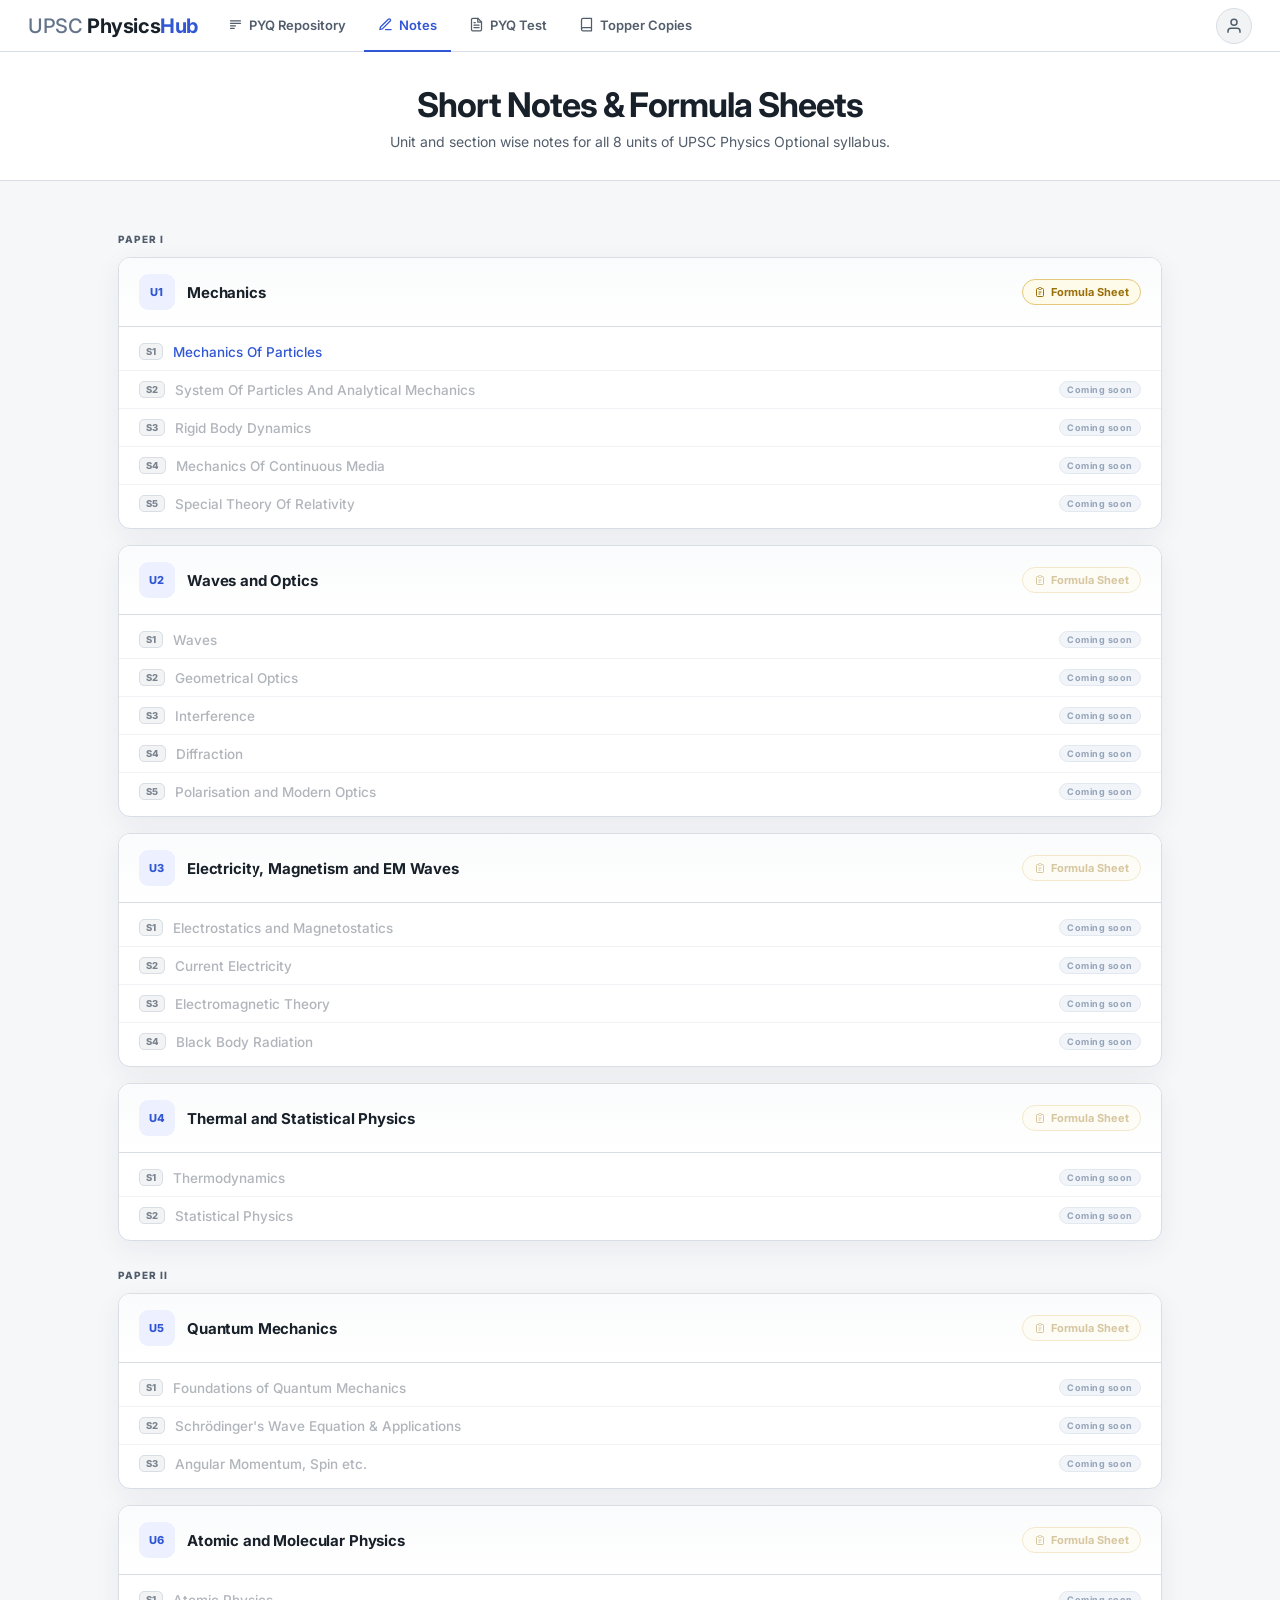
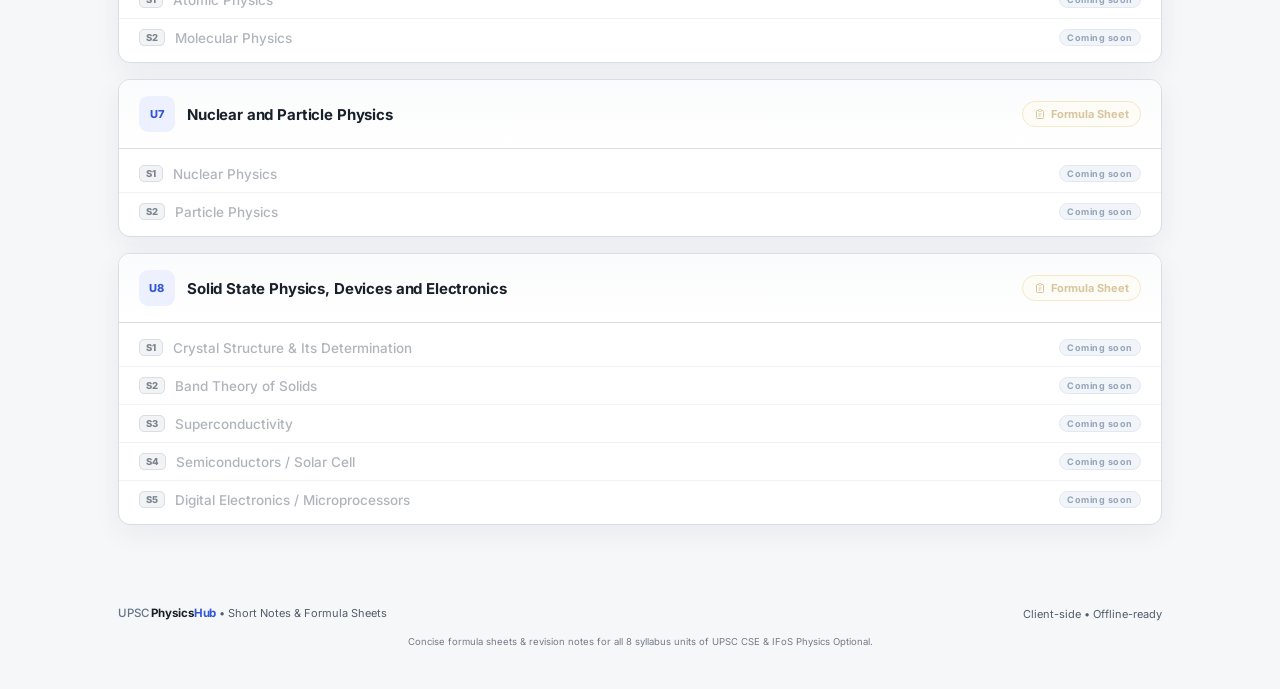
==== commit 9e57b5d2: "Added Topper Copies Section" ====
--- a/notes/index.html
+++ b/notes/index.html
@@ -36,6 +36,11 @@
     <a class="nav-tab" href="../qcab/index.html" id="tabQcab">
       <svg viewBox="0 0 24 24" aria-hidden="true"><path d="M14 2H6a2 2 0 0 0-2 2v16a2 2 0 0 0 2 2h12a2 2 0 0 0 2-2V8z"></path><polyline points="14 2 14 8 20 8"></polyline><line x1="16" y1="13" x2="8" y2="13"></line><line x1="16" y1="17" x2="8" y2="17"></line><polyline points="10 9 9 9 8 9"></polyline></svg>
       PYQ Test
+    </a>
+    
+    <a class="nav-tab" href="../toppers/index.html" id="tabToppers">
+      <svg viewBox="0 0 24 24" aria-hidden="true" fill="none" stroke="currentColor" stroke-width="2" stroke-linecap="round" stroke-linejoin="round"><path d="M4 19.5v-15A2.5 2.5 0 0 1 6.5 2H20v20H6.5a2.5 2.5 0 0 1 0-5H20"></path></svg>
+      Topper Copies
     </a>
 
     <!-- User Menu -->
--- a/notes/notes.css
+++ b/notes/notes.css
@@ -335,7 +335,7 @@
   @page {
     size: A4;
     /* Top/bottom generous; left normal; right wide for the margin bar */
-    margin: 18mm 48mm 18mm 18mm;
+    margin: 18mm 18mm 18mm 18mm;
   }
 
   /* Hide everything except the prose card */
@@ -360,9 +360,9 @@
     position: fixed;
     top: 0;
     bottom: 0;
-    right: 14mm;   /* sits inside the 48mm right margin */
+    right: 75mm;   /* sits just inside the 80mm right margin */
     width: 1px;
-    background: #bbb;
+    background: #0e0d0d;
   }
 
   /* Prose print tweaks */
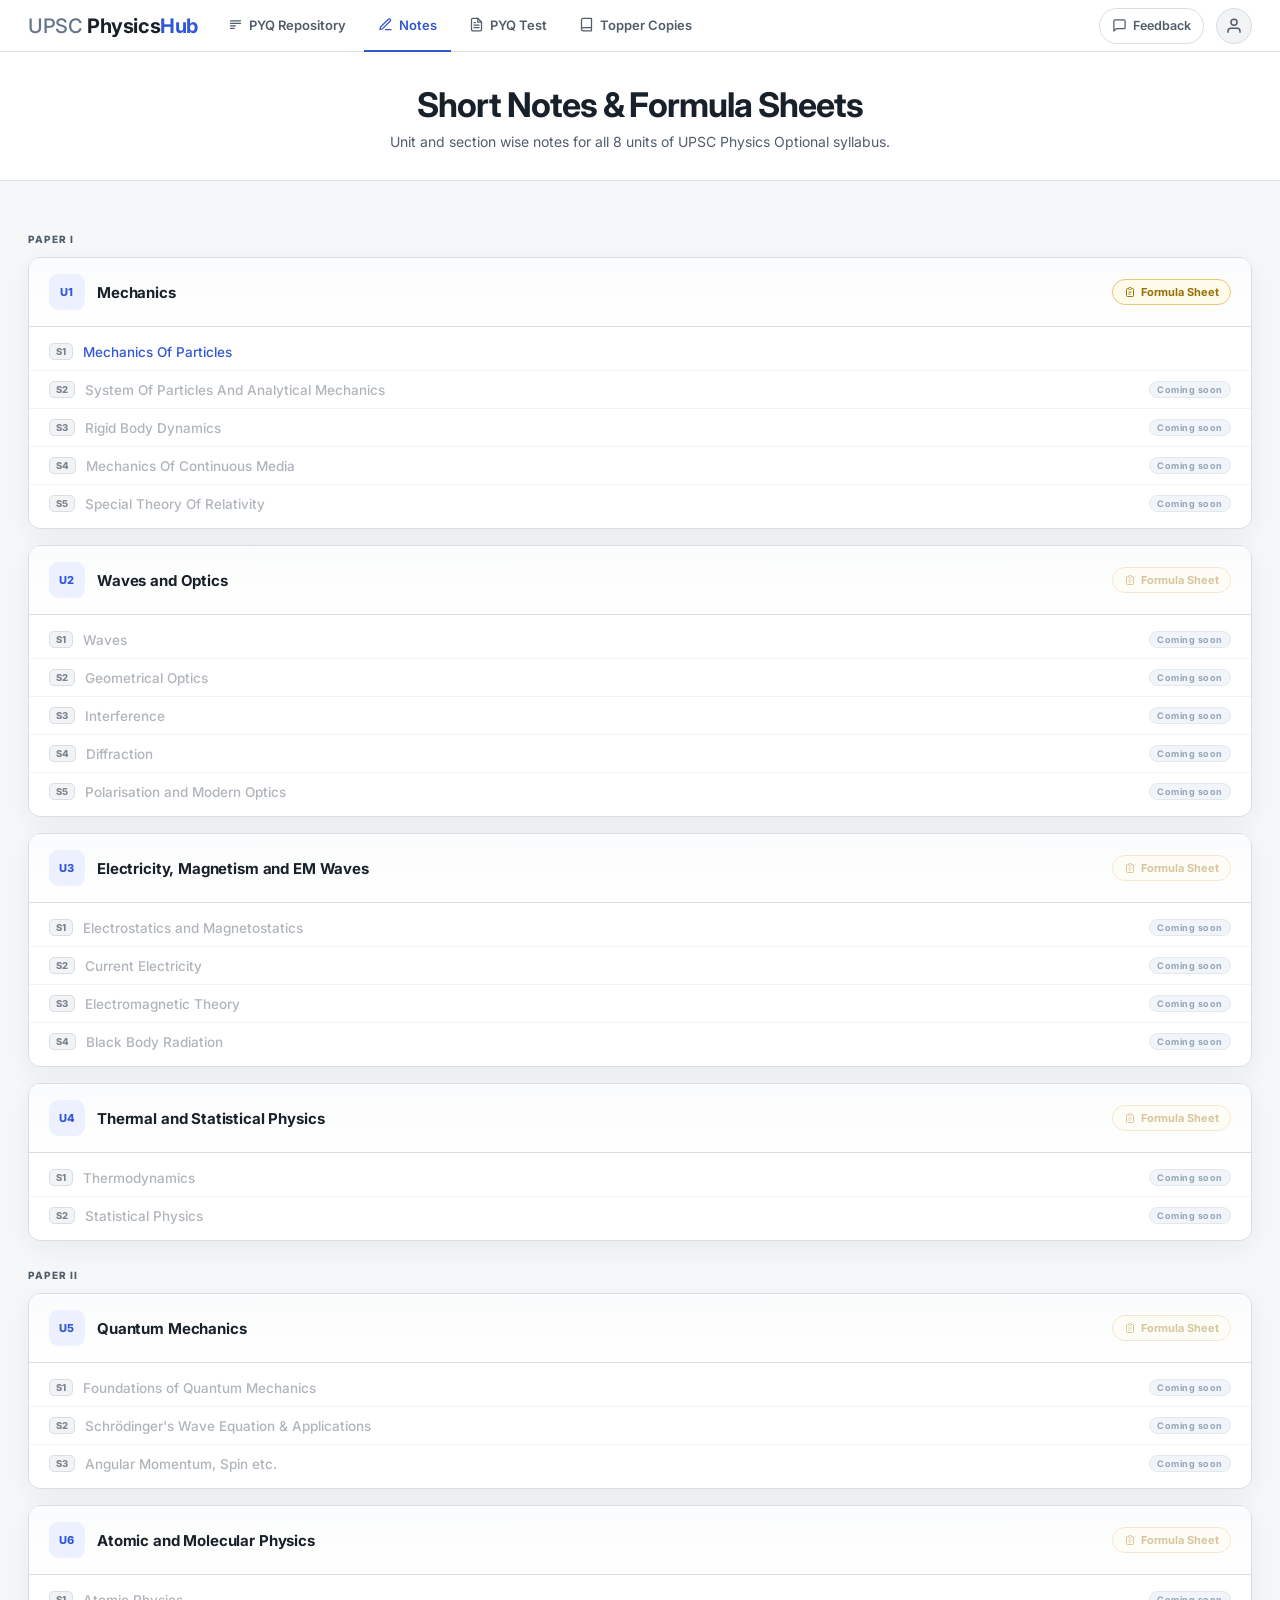
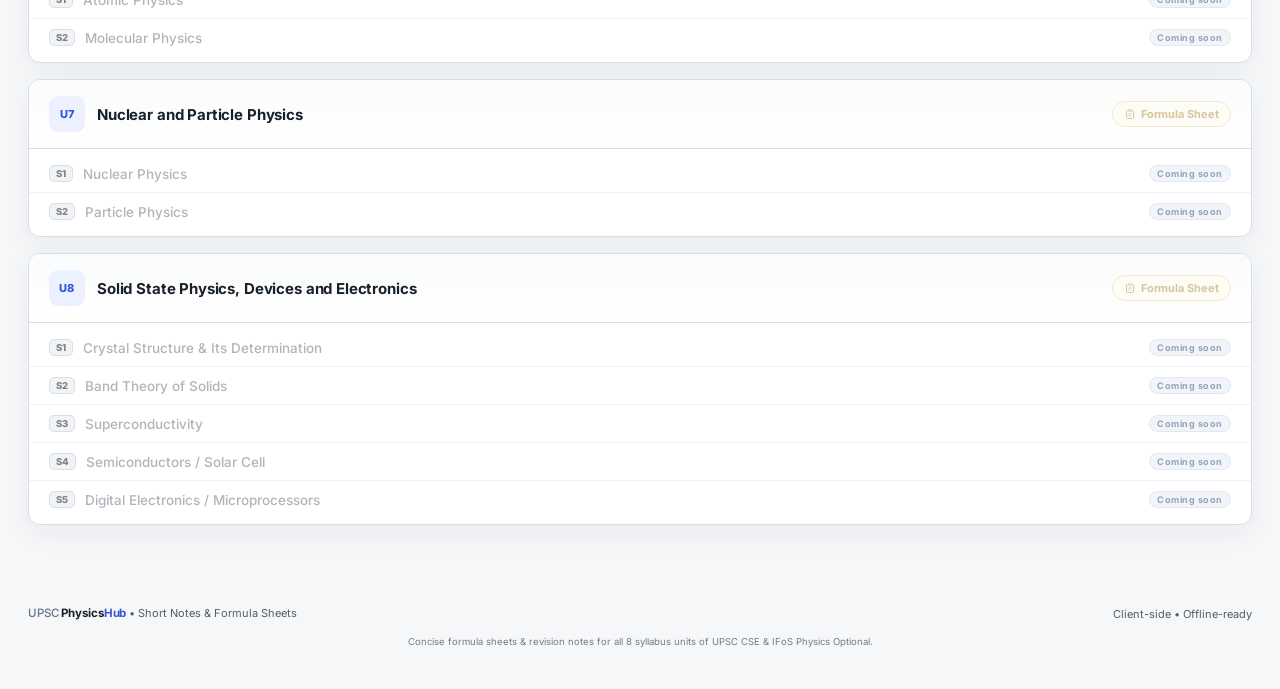
==== commit bdf046c6: "feat: add new feedback button" ====
--- a/notes/index.html
+++ b/notes/index.html
@@ -43,6 +43,11 @@
       Topper Copies
     </a>
 
+    <a class="nav-feedback-btn" href="https://forms.gle/f7f8K9ARSqZe4KKo7" target="_blank" rel="noopener noreferrer" aria-label="Feedback (opens in new tab)">
+      <svg viewBox="0 0 24 24" aria-hidden="true"><path d="M21 15a2 2 0 0 1-2 2H7l-4 4V5a2 2 0 0 1 2-2h14a2 2 0 0 1 2 2z"/></svg>
+      <span>Feedback</span>
+    </a>
+
     <!-- User Menu -->
     <div class="user-menu-container">
       <button class="user-menu-btn" id="userMenuBtn" aria-expanded="false" aria-label="User menu">
@@ -52,6 +57,10 @@
         <a class="user-dropdown-item" href="../tracker/index.html">
           <svg viewBox="0 0 24 24" aria-hidden="true"><path d="M3 9l9-7 9 7v11a2 2 0 0 1-2 2H5a2 2 0 0 1-2-2z"></path><polyline points="9 22 9 12 15 12 15 22"></polyline></svg>
           Tracking Dashboard
+        </a>
+        <a class="user-dropdown-item" href="../tracker/practiced.html">
+          <svg viewBox="0 0 24 24" aria-hidden="true"><path d="M9 11l3 3L22 4" fill="none" stroke="currentColor" stroke-width="2" stroke-linecap="round" stroke-linejoin="round"></path><path d="M21 12v7a2 2 0 0 1-2 2H5a2 2 0 0 1-2-2V5a2 2 0 0 1 2-2h11" fill="none" stroke="currentColor" stroke-width="2" stroke-linecap="round" stroke-linejoin="round"></path></svg>
+          Practiced Stats
         </a>
         <a class="user-dropdown-item" href="../index.html?bookmarks=1">
           <svg viewBox="0 0 24 24" aria-hidden="true"><path d="M19 21l-7-5-7 5V5a2 2 0 0 1 2-2h10a2 2 0 0 1 2 2z"></path></svg>
--- a/assets/site.css
+++ b/assets/site.css
@@ -13,6 +13,12 @@
 .nav-tab.active{color:var(--accent,#3157d5);border-bottom-color:var(--accent,#3157d5)}
 .nav-tab.disabled,.nav-tab[aria-disabled="true"]{color:#aab0b8;cursor:not-allowed;pointer-events:none}
 .nav-tab svg{width:15px;height:15px;fill:none;stroke:currentColor;stroke-width:2;stroke-linecap:round;stroke-linejoin:round}
+.nav-feedback-btn{display:inline-flex;align-items:center;justify-content:center;gap:6px;height:36px;padding:0 12px;margin-left:auto;border-radius:999px;border:1px solid var(--line,#d8dee4);background:var(--surface,#fff);color:var(--muted,#525d6b);font:inherit;font-size:12.5px;font-weight:600;text-decoration:none;cursor:pointer;white-space:nowrap;transition:all .15s ease}
+.nav-feedback-btn:hover{background:var(--surface-2,#f1f3f5);color:var(--accent,#3157d5);border-color:#cbd5e1}
+.nav-feedback-btn svg{width:15px;height:15px;fill:none;stroke:currentColor;stroke-width:2;stroke-linecap:round;stroke-linejoin:round;flex-shrink:0}
+.nav-feedback-btn + .user-menu-container{margin-left:8px}
+@media(min-width:769px) and (max-width:880px){.site-nav{padding:0 14px;gap:2px}.site-nav-brand{font-size:18px;margin-right:6px}.nav-tab{padding:0 8px;font-size:12.5px}.nav-feedback-btn{padding:0 10px;font-size:12px}}
+@media(min-width:769px) and (max-width:790px){.nav-feedback-btn span{display:none}.nav-feedback-btn{padding:0;width:36px;border-radius:50%}}
 .user-menu-container{margin-left:auto;position:relative}.user-menu-btn{display:inline-flex;align-items:center;justify-content:center;width:36px;height:36px;border-radius:50%;border:1px solid var(--line,#d8dee4);background:var(--surface-2,#f1f3f5);color:var(--muted,#525d6b);cursor:pointer;transition:all .15s}
 .user-menu-btn:hover,.user-menu-btn[aria-expanded="true"]{background:#e2e8f0;color:var(--text,#18202a);border-color:#cbd5e1}.user-menu-btn svg{width:18px;height:18px;fill:none;stroke:currentColor;stroke-width:2}
 .user-dropdown{position:absolute;top:100%;right:0;margin-top:8px;width:220px;background:var(--surface,#fff);border:1px solid var(--line,#d8dee4);border-radius:8px;box-shadow:var(--shadow,0 8px 28px rgba(20,30,45,.06));opacity:0;visibility:hidden;transform:translateY(-10px);transition:opacity .2s,transform .2s,visibility .2s;z-index:1200;padding:8px 0}
@@ -27,4 +33,5 @@
 .site-footer{max-width:1280px;margin:0 auto;padding:0 28px 32px;color:var(--muted,#525d6b);font-size:11px;line-height:1.5}
 .site-footer .footer-row{display:flex;justify-content:space-between;align-items:center;flex-wrap:wrap;gap:8px}
 .site-footer .brand-inline{font-size:11.5px}
-@media(max-width:768px){.menu-toggle{display:block}.site-nav{padding:0 16px;justify-content:flex-start}.site-nav-brand{position:absolute;left:50%;transform:translateX(-50%);margin:0;padding:0}.nav-links{position:fixed;top:0;left:0;bottom:0;width:260px;background:var(--surface,#fff);z-index:1100;box-shadow:2px 0 12px rgba(0,0,0,.1);transform:translateX(-100%);transition:transform .3s ease;display:flex;flex-direction:column}.nav-links-inner{display:flex;flex-direction:column;height:100%;padding:24px 16px;gap:8px}.nav-tab{height:44px;justify-content:flex-start;border-bottom:none;border-radius:8px;padding:0 12px}.nav-tab.active{background:var(--surface-2,#f1f3f5);border:none}.user-menu-container{margin:auto 0 0;width:100%;border-top:1px solid var(--line,#d8dee4);padding-top:16px}.user-dropdown{position:static;box-shadow:none;border:none;width:100%;opacity:1;visibility:visible;transform:none;padding:0;margin-top:12px}.user-menu-btn{display:none}body.nav-open{overflow:hidden}body.nav-open .nav-links{transform:translateX(0)}body.nav-open .nav-overlay{display:block;opacity:1}.page-header{padding:28px 16px 24px}.page-header h1{font-size:clamp(22px,6vw,30px)}.site-footer{padding:0 16px 24px}.site-footer .footer-row{flex-direction:column;align-items:flex-start;gap:6px}}
+@media(max-width:768px){.menu-toggle{display:inline-flex;align-items:center;justify-content:center;position:relative;z-index:1110;border-radius:6px}.menu-toggle:hover{background:var(--surface-2,#f1f3f5)}.site-nav{position:sticky;top:0;z-index:1100;padding:0 16px;justify-content:flex-start}.site-nav-brand{position:absolute;left:50%;transform:translateX(-50%);margin:0;padding:0}.nav-links{position:fixed;top:52px;left:0;bottom:0;width:260px;background:var(--surface,#fff);z-index:1090;box-shadow:2px 0 12px rgba(0,0,0,.1);transform:translateX(-100%);transition:transform .3s ease;display:flex;flex-direction:column;overflow-y:auto;overflow-x:hidden}.nav-links-inner{display:flex;flex-direction:column;min-height:100%;padding:16px 16px 24px;gap:8px}.nav-tab{height:44px;justify-content:flex-start;border-bottom:none;border-radius:8px;padding:0 12px}.nav-tab.active{background:var(--surface-2,#f1f3f5);border:none}.nav-feedback-btn{margin:auto 0 0;width:100%;height:42px;justify-content:flex-start;border-radius:8px;padding:0 12px;background:var(--surface-2,#f1f3f5);color:var(--text,#18202a);border:1px solid var(--line,#d8dee4);font-size:13px;gap:8px}.nav-feedback-btn:hover{background:#e2e8f0;color:var(--accent,#3157d5)}.nav-feedback-btn svg{width:16px;height:16px;color:var(--muted,#525d6b)}.user-menu-container{margin:auto 0 0;width:100%;border-top:1px solid var(--line,#d8dee4);padding-top:16px}.nav-feedback-btn + .user-menu-container{margin:8px 0 0;border-top:1px solid var(--line,#d8dee4);padding-top:12px}.user-dropdown{position:static;box-shadow:none;border:none;width:100%;opacity:1;visibility:visible;transform:none;padding:0;margin-top:12px}.user-menu-btn{display:none}body.nav-open{overflow:hidden}body.nav-open .nav-links{transform:translateX(0)}.nav-overlay{top:52px}body.nav-open .nav-overlay{display:block;opacity:1}.page-header{padding:28px 16px 24px}.page-header h1{font-size:clamp(22px,6vw,30px)}.site-footer{padding:0 16px 24px}.site-footer .footer-row{flex-direction:column;align-items:flex-start;gap:6px}}
+
--- a/notes/notes.css
+++ b/notes/notes.css
@@ -12,7 +12,7 @@
   margin: 28px 0 12px;
 }
 .notes-grid {
-  max-width: 1100px;
+  max-width: 1280px;
   margin: 0 auto;
   padding: 24px 28px 48px;
 }
@@ -128,7 +128,7 @@
 
 /* ─── Viewer page ─────────────────────────────────────────────────────────── */
 .viewer-layout {
-  max-width: 1100px;
+  max-width: 1280px;
   margin: 0 auto;
   padding: 28px 28px 64px;
   display: grid;
@@ -389,7 +389,7 @@
 
 /* ─── Notes Lander Footer ─────────────────────────────────────────────────── */
 .notes-grid + .site-footer {
-  max-width: 1100px;
+  max-width: 1280px;
   margin: 16px auto 0;
   padding: 0 28px 40px;
 }
